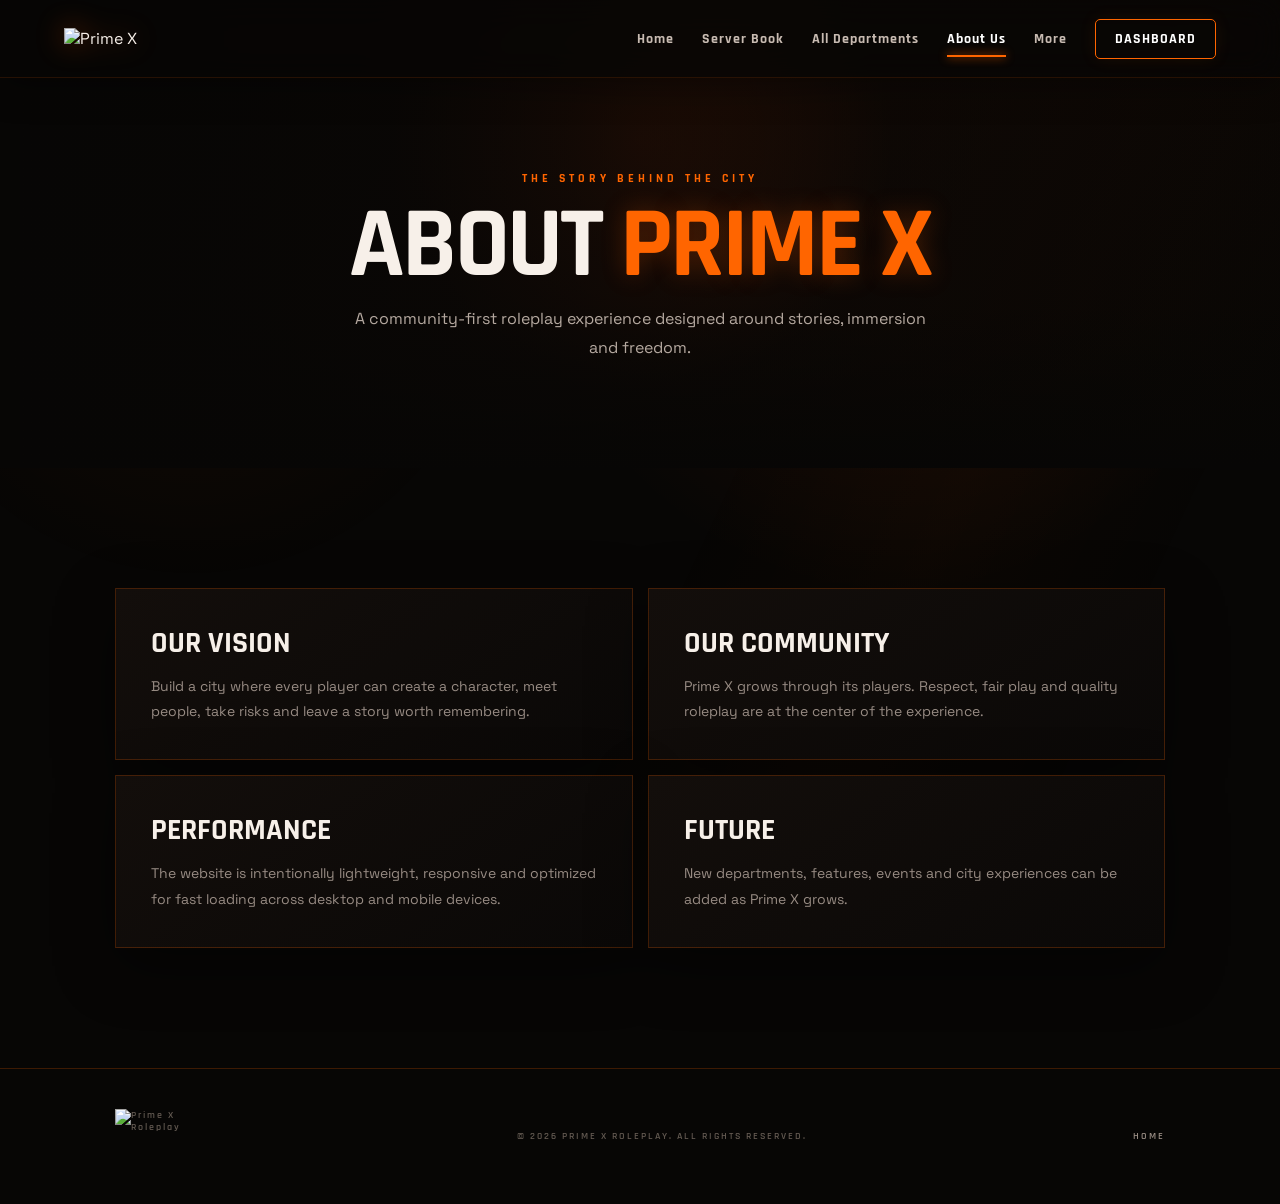
==== about.html @ a3914b99 "Add files via upload" ====
<!doctype html><html lang="en"><head><meta charset="utf-8"><meta name="viewport" content="width=device-width,initial-scale=1"><meta name="description" content="Prime X Roleplay"><meta name="theme-color" content="#070605"><title>About Us | Prime X Roleplay</title><link rel="icon" href="assets/prime-x-logo.png"><link rel="stylesheet" href="style.css"></head><body data-page="about"><div id="loader" class="loader"><div class="loader-ring"></div><div class="loader-inner"><img class="loader-logo" src="assets/prime-x-logo.png" alt="Prime X Roleplay"><div class="loader-title">PRIME X ROLEPLAY</div><div class="loader-sub">ENTERING THE CITY</div><div class="loader-line"><span id="loadBar"></span></div></div></div><header class="nav">
<a class="brand" href="index.html"><img src="assets/prime-x-logo.png" alt="Prime X"></a>
<button class="menu-btn" id="menuBtn" aria-label="Open menu">☰</button>
<nav id="navLinks">
<a data-page="home" href="index.html">Home</a>
<a data-page="server" href="server-book.html">Server Book</a>
<a data-page="departments" href="departments.html">All Departments</a>
<a data-page="about" href="about.html">About Us</a>
<a data-page="more" href="more.html">More</a>
<a class="nav-discord" href="config.html">DASHBOARD</a>
</nav></header><main><section class="page-hero"><div class="page-hero-content"><span class="eyebrow">THE STORY BEHIND THE CITY</span><h1>ABOUT <span>PRIME X</span></h1><p>A community-first roleplay experience designed around stories, immersion and freedom.</p></div></section><section class="section"><div class="content-grid"><article class="info-card"><h3>OUR VISION</h3><p>Build a city where every player can create a character, meet people, take risks and leave a story worth remembering.</p></article><article class="info-card"><h3>OUR COMMUNITY</h3><p>Prime X grows through its players. Respect, fair play and quality roleplay are at the center of the experience.</p></article><article class="info-card"><h3>PERFORMANCE</h3><p>The website is intentionally lightweight, responsive and optimized for fast loading across desktop and mobile devices.</p></article><article class="info-card"><h3>FUTURE</h3><p>New departments, features, events and city experiences can be added as Prime X grows.</p></article></div></section></main><a class="scroll-top" id="scrollTop" href="#" aria-label="Scroll to top">↑</a><footer><img src="assets/prime-x-logo.png" alt="Prime X Roleplay"><p>© <span id="year"></span> PRIME X ROLEPLAY. ALL RIGHTS RESERVED.</p><a href="index.html">HOME</a></footer><script src="config.js"></script><script src="script.js"></script></body></html>
---- style.css ----
@import url('https://fonts.googleapis.com/css2?family=Rajdhani:wght@500;600;700&family=Space+Grotesk:wght@400;500;600;700&display=swap');
:root{--bg:#070605;--panel:#100b08;--panel2:#15100d;--orange:#ff6500;--orange2:#ff9a3d;--text:#f7f0e9;--muted:#9e9188;--line:rgba(255,101,0,.22);--shadow:0 18px 60px rgba(0,0,0,.45)}
*{box-sizing:border-box;margin:0;padding:0}html{scroll-behavior:smooth}body{background:radial-gradient(ellipse at 70% 0%,rgba(255,78,0,.15),transparent 35%),#070605;color:var(--text);font-family:'Space Grotesk',sans-serif;overflow-x:hidden}body:before{content:"";position:fixed;inset:0;pointer-events:none;z-index:-1;background:radial-gradient(circle at 15% 30%,rgba(255,100,0,.055),transparent 25%),linear-gradient(115deg,transparent 0 55%,rgba(255,100,0,.025) 70%,transparent 85%)}
a{text-decoration:none;color:inherit}.nav{height:78px;position:fixed;top:0;left:0;right:0;z-index:100;display:flex;align-items:center;justify-content:space-between;padding:0 5%;background:rgba(8,6,5,.74);border-bottom:1px solid rgba(255,101,0,.13);backdrop-filter:blur(16px);box-shadow:0 8px 35px rgba(0,0,0,.35)}.brand img{width:78px;height:78px;object-fit:contain;filter:drop-shadow(0 0 14px rgba(255,85,0,.4))}.nav nav{display:flex;align-items:center;gap:28px}.nav nav a{font:700 14px Rajdhani;letter-spacing:1px;color:#c8bbb2;transition:.25s;position:relative}.nav nav a:after{content:"";position:absolute;left:0;right:0;bottom:-9px;height:2px;background:var(--orange);transform:scaleX(0);transform-origin:center;transition:.25s;box-shadow:0 0 10px var(--orange)}.nav nav a:hover,.nav nav a.active{color:#fff}.nav nav a:hover:after,.nav nav a.active:after{transform:scaleX(1)}.nav-discord{border:1px solid var(--orange)!important;padding:10px 19px;color:#fff!important;border-radius:5px;box-shadow:0 0 18px rgba(255,101,0,.08)}.nav-discord:after{display:none}.menu-btn{display:none;background:none;border:0;color:#fff;font-size:25px}
.loader{position:fixed;inset:0;background:#050403;z-index:9999;display:grid;place-items:center;opacity:1;visibility:visible;transition:opacity .8s ease,visibility .8s ease}.loader.hide{opacity:0!important;visibility:hidden!important;pointer-events:none!important}.loader{animation:loaderFailsafe 5s forwards}@keyframes loaderFailsafe{0%,86%{opacity:1;visibility:visible;pointer-events:auto}100%{opacity:0;visibility:hidden;pointer-events:none}}.loader-inner{display:flex;flex-direction:column;align-items:center}.loader-logo{width:170px;height:170px;object-fit:contain;filter:drop-shadow(0 0 28px rgba(255,82,0,.55));animation:loaderPulse 2.2s ease-in-out infinite}.loader-ring{position:absolute;width:215px;height:215px;border:1px solid rgba(255,101,0,.15);border-top-color:var(--orange);border-right-color:rgba(255,154,61,.5);border-radius:50%;animation:spin 1.5s linear infinite}.loader-title{font:700 15px Rajdhani;letter-spacing:5px;margin-top:15px}.loader-sub{font:600 9px Rajdhani;letter-spacing:3px;color:#71645c;margin-top:7px}.loader-line{width:250px;height:2px;background:#241812;margin-top:22px;overflow:hidden}.loader-line span{display:block;height:100%;width:0;background:linear-gradient(90deg,var(--orange),var(--orange2));box-shadow:0 0 16px var(--orange);transition:width .12s linear}.hero,.page-hero{min-height:100vh;position:relative;overflow:hidden}.hero{display:flex;align-items:center;padding:130px 9% 70px;background:radial-gradient(circle at 76% 45%,rgba(255,73,0,.18),transparent 30%)}.hero:after,.page-hero:after{content:"";position:absolute;inset:0;background:linear-gradient(90deg,#070605 0%,rgba(7,6,5,.76) 45%,rgba(7,6,5,.16)),linear-gradient(0deg,#070605,transparent 35%);pointer-events:none}.hero-content,.page-hero-content{position:relative;z-index:2;max-width:760px}.eyebrow{font:700 12px Rajdhani;letter-spacing:4px;color:var(--orange)}h1,h2,h3{font-family:Rajdhani,sans-serif}h1{font-size:clamp(64px,9vw,132px);line-height:.82;letter-spacing:-3px;margin:22px 0 28px}h1 span,h2 span{color:var(--orange);text-shadow:0 0 24px rgba(255,91,0,.25)}.hero p,.page-hero p{max-width:600px;color:#b5a9a0;font-size:16px;line-height:1.8}.hero-actions{display:flex;gap:13px;margin-top:34px}.btn{display:inline-flex;justify-content:center;align-items:center;min-height:48px;padding:0 25px;font:700 13px Rajdhani;letter-spacing:2px;cursor:pointer;border:0;transition:transform .25s,box-shadow .25s}.btn:hover{transform:translateY(-3px)}.primary{background:var(--orange);color:#090604;box-shadow:0 0 28px rgba(255,82,0,.2)}.primary:hover{box-shadow:0 0 38px rgba(255,82,0,.4)}.ghost{border:1px solid rgba(255,255,255,.18);background:rgba(255,255,255,.025);color:#eee}.ghost:hover{border-color:var(--orange);box-shadow:0 0 22px rgba(255,101,0,.1)}.server-mini{display:flex;align-items:center;gap:12px;margin-top:55px}.server-mini b{display:block;font:700 13px Rajdhani;letter-spacing:2px}.server-mini small{color:#716760;font-size:9px;letter-spacing:2px}.dot{width:8px;height:8px;border-radius:50%;background:#55e76e;box-shadow:0 0 13px #55e76e}.section{padding:120px 9%;position:relative}.about{display:grid;grid-template-columns:1fr 1fr;gap:50px;border-top:1px solid var(--line)}.about>p{color:#9d938b;line-height:1.9;max-width:560px}.stats{grid-column:1/-1;display:grid;grid-template-columns:repeat(3,1fr);border-top:1px solid var(--line);margin-top:25px}.stats div{padding:30px 0;border-right:1px solid var(--line)}.stats div:last-child{border:0}.stats strong{display:block;font:700 48px Rajdhani}.stats span{font:600 10px Rajdhani;letter-spacing:3px;color:#746961}.section-head{margin-bottom:45px}h2{font-size:clamp(46px,6vw,82px);line-height:.9;margin-top:14px;letter-spacing:-1px}.cards{display:grid;grid-template-columns:repeat(4,1fr);gap:14px}.card{min-height:260px;padding:27px;background:linear-gradient(145deg,#130e0b,#0a0807);border:1px solid var(--line);position:relative;overflow:hidden;transition:.35s;box-shadow:var(--shadow)}.card:hover{transform:translateY(-8px);border-color:rgba(255,106,0,.55)}.card:after{content:"";position:absolute;width:120px;height:120px;border-radius:50%;right:-50px;bottom:-60px;background:var(--orange);filter:blur(70px);opacity:.1}.card-no{font:600 12px Rajdhani;color:var(--orange)}.card h3{font-size:26px;margin-top:70px}.card p{font-size:12px;color:#82776f;line-height:1.7;margin-top:10px}.whitelist{background:linear-gradient(180deg,#080706,#120a06,#080706)}.whitelist-box{border:1px solid rgba(255,106,0,.25);background:linear-gradient(120deg,rgba(255,70,0,.08),rgba(255,255,255,.01));padding:55px;display:grid;grid-template-columns:1.4fr .8fr;gap:50px;align-items:center;box-shadow:var(--shadow)}.whitelist-box>div>p{max-width:650px;color:#9e938a;line-height:1.8;margin-top:20px}.verify{border-left:1px solid var(--line);padding-left:45px}.verify-icon{width:42px;height:42px;border:1px solid #55e76e;color:#55e76e;display:grid;place-items:center;border-radius:50%;font-weight:700}.verify h3{font-size:30px;margin:15px 0 5px}.verify p,.verify small{display:block;color:#80756d;font-size:11px;line-height:1.7}.verify .btn{width:100%;margin-top:18px}.verify-btn{margin-top:8px!important}.verify small{margin-top:15px}.rule-list{border-top:1px solid var(--line)}details{border-bottom:1px solid var(--line)}summary{list-style:none;cursor:pointer;padding:25px 5px;font:700 18px Rajdhani;letter-spacing:1.5px}summary::-webkit-details-marker{display:none}details p{color:#8f857d;line-height:1.8;padding:0 5px 25px;max-width:850px}.faq-grid{display:grid;grid-template-columns:1fr 1fr;gap:12px}.faq-grid details{border:1px solid var(--line);padding:0 22px;background:#0d0a08}.page-hero{min-height:52vh;display:grid;place-items:center;text-align:center;padding:130px 7% 70px;background:radial-gradient(circle at 50% 30%,rgba(255,73,0,.2),transparent 35%),linear-gradient(120deg,#090604,#170b05,#080604)}.page-hero-content{max-width:900px}.page-hero h1{font-size:clamp(55px,8vw,100px);margin:18px 0}.content-grid{display:grid;grid-template-columns:repeat(2,1fr);gap:15px}.info-card{padding:35px;border:1px solid var(--line);background:linear-gradient(145deg,#130e0b,#0a0807);box-shadow:var(--shadow)}.info-card h3{font-size:30px;margin-bottom:12px}.info-card p,.info-card li{color:#978b83;line-height:1.8;font-size:14px}.info-card ul{padding-left:18px}.scroll-top{position:fixed;right:22px;bottom:25px;z-index:90;width:48px;height:48px;border:1px solid rgba(255,101,0,.5);background:rgba(10,7,5,.8);color:var(--orange);display:grid;place-items:center;box-shadow:0 10px 35px rgba(0,0,0,.4);opacity:0;visibility:hidden;transform:translateY(12px);transition:.3s;backdrop-filter:blur(10px);border-radius:50%}.scroll-top.show{opacity:1;visibility:visible;transform:none}.scroll-top:hover{box-shadow:0 0 25px rgba(255,101,0,.25);transform:translateY(-3px)}footer{border-top:1px solid var(--line);padding:40px 9%;display:flex;align-items:center;justify-content:space-between;color:#625951;font:600 10px Rajdhani;letter-spacing:2px}footer img{width:75px;height:55px;object-fit:contain}footer a{color:#9a8e85}
@keyframes spin{to{transform:rotate(360deg)}}@keyframes loaderPulse{50%{transform:scale(1.035);filter:drop-shadow(0 0 40px rgba(255,85,0,.7))}}
@media(max-width:850px){.nav{padding:0 5%;height:70px}.brand img{width:66px;height:66px}.menu-btn{display:block}.nav nav{display:none;position:absolute;top:70px;left:0;right:0;background:rgba(8,6,5,.98);border-bottom:1px solid var(--line);padding:20px 7%;flex-direction:column;align-items:flex-start;gap:20px}.nav nav.open{display:flex}.hero{padding:130px 7% 70px}.section{padding:85px 7%}.about{grid-template-columns:1fr;gap:25px}.stats{margin-top:15px}.cards{grid-template-columns:1fr 1fr}.whitelist-box{grid-template-columns:1fr;padding:32px;gap:35px}.verify{border-left:0;border-top:1px solid var(--line);padding:30px 0 0}.faq-grid,.content-grid{grid-template-columns:1fr}footer{padding:30px 7%;gap:20px;flex-wrap:wrap}}
@media(max-width:520px){h1{font-size:61px}.hero p,.page-hero p{font-size:14px}.hero-actions{flex-direction:column}.hero-actions .btn{width:100%}.cards{grid-template-columns:1fr}.stats strong{font-size:37px}.stats span{font-size:8px}.whitelist-box{padding:25px}.loader-logo{width:145px;height:145px}.loader-ring{width:180px;height:180px}footer{justify-content:center;text-align:center;flex-direction:column}}
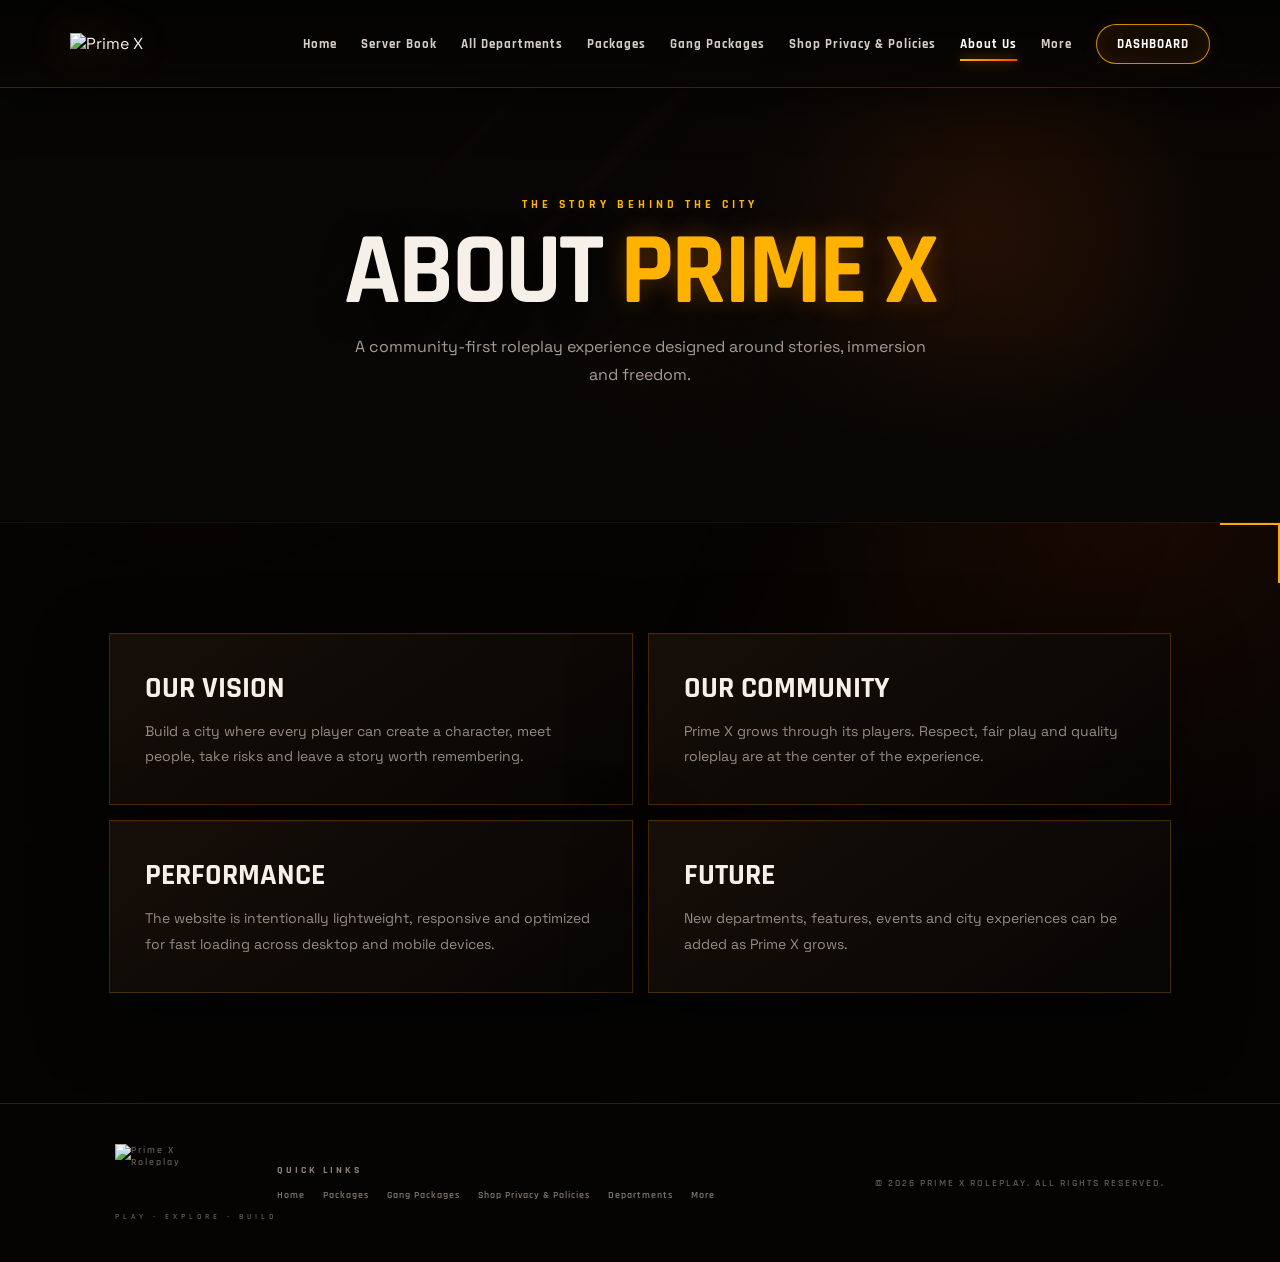
==== commit 1e1f5955: "Add files via upload" ====
--- a/about.html
+++ b/about.html
@@ -1,11 +1 @@
-<!doctype html><html lang="en"><head><meta charset="utf-8"><meta name="viewport" content="width=device-width,initial-scale=1"><meta name="description" content="Prime X Roleplay"><meta name="theme-color" content="#070605"><title>About Us | Prime X Roleplay</title><link rel="icon" href="assets/prime-x-logo.png"><link rel="stylesheet" href="style.css"></head><body data-page="about"><div id="loader" class="loader"><div class="loader-ring"></div><div class="loader-inner"><img class="loader-logo" src="assets/prime-x-logo.png" alt="Prime X Roleplay"><div class="loader-title">PRIME X ROLEPLAY</div><div class="loader-sub">ENTERING THE CITY</div><div class="loader-line"><span id="loadBar"></span></div></div></div><header class="nav">
-<a class="brand" href="index.html"><img src="assets/prime-x-logo.png" alt="Prime X"></a>
-<button class="menu-btn" id="menuBtn" aria-label="Open menu">☰</button>
-<nav id="navLinks">
-<a data-page="home" href="index.html">Home</a>
-<a data-page="server" href="server-book.html">Server Book</a>
-<a data-page="departments" href="departments.html">All Departments</a>
-<a data-page="about" href="about.html">About Us</a>
-<a data-page="more" href="more.html">More</a>
-<a class="nav-discord" href="config.html">DASHBOARD</a>
-</nav></header><main><section class="page-hero"><div class="page-hero-content"><span class="eyebrow">THE STORY BEHIND THE CITY</span><h1>ABOUT <span>PRIME X</span></h1><p>A community-first roleplay experience designed around stories, immersion and freedom.</p></div></section><section class="section"><div class="content-grid"><article class="info-card"><h3>OUR VISION</h3><p>Build a city where every player can create a character, meet people, take risks and leave a story worth remembering.</p></article><article class="info-card"><h3>OUR COMMUNITY</h3><p>Prime X grows through its players. Respect, fair play and quality roleplay are at the center of the experience.</p></article><article class="info-card"><h3>PERFORMANCE</h3><p>The website is intentionally lightweight, responsive and optimized for fast loading across desktop and mobile devices.</p></article><article class="info-card"><h3>FUTURE</h3><p>New departments, features, events and city experiences can be added as Prime X grows.</p></article></div></section></main><a class="scroll-top" id="scrollTop" href="#" aria-label="Scroll to top">↑</a><footer><img src="assets/prime-x-logo.png" alt="Prime X Roleplay"><p>© <span id="year"></span> PRIME X ROLEPLAY. ALL RIGHTS RESERVED.</p><a href="index.html">HOME</a></footer><script src="config.js"></script><script src="script.js"></script></body></html>+<!doctype html><html lang="en"><head><meta charset="utf-8"><meta name="viewport" content="width=device-width,initial-scale=1"><meta name="description" content="Prime X Roleplay"><meta name="theme-color" content="#070605"><title>About Us | Prime X Roleplay</title><link rel="icon" href="https://r2.fivemanage.com/djUvRIMbtQbyoarlZM4lV/prime-x-logo.png"><link rel="stylesheet" href="style.css"></head><body data-page="about"><div id="loader" class="loader"><div class="loader-ring"></div><div class="loader-inner"><img class="loader-logo" src="https://r2.fivemanage.com/djUvRIMbtQbyoarlZM4lV/prime-x-logo.png" alt="Prime X Roleplay"><div class="loader-title">PRIME X ROLEPLAY</div><div class="loader-sub">ENTERING THE CITY</div><div class="loader-line"><span id="loadBar"></span></div></div></div><header class="nav"><a class="brand" href="index.html"><img src="https://r2.fivemanage.com/djUvRIMbtQbyoarlZM4lV/prime-x-logo.png" alt="Prime X"></a><button class="menu-btn" id="menuBtn" aria-label="Open menu">☰</button><nav id="navLinks"><a data-page="home" href="index.html">Home</a><a data-page="server" href="server-book.html">Server Book</a><a data-page="departments" href="departments.html">All Departments</a><a data-page="packages" href="packages.html">Packages</a><a data-page="gang" href="gang-packages.html">Gang Packages</a><a data-page="memberships" href="memberships.html">Shop Privacy &amp; Policies</a><a data-page="about" href="about.html">About Us</a><a data-page="more" href="more.html">More</a><a class="nav-discord" href="config.html">DASHBOARD</a></nav></header><main><section class="page-hero"><div class="page-hero-content"><span class="eyebrow">THE STORY BEHIND THE CITY</span><h1>ABOUT <span>PRIME X</span></h1><p>A community-first roleplay experience designed around stories, immersion and freedom.</p></div></section><section class="section"><div class="content-grid"><article class="info-card"><h3>OUR VISION</h3><p>Build a city where every player can create a character, meet people, take risks and leave a story worth remembering.</p></article><article class="info-card"><h3>OUR COMMUNITY</h3><p>Prime X grows through its players. Respect, fair play and quality roleplay are at the center of the experience.</p></article><article class="info-card"><h3>PERFORMANCE</h3><p>The website is intentionally lightweight, responsive and optimized for fast loading across desktop and mobile devices.</p></article><article class="info-card"><h3>FUTURE</h3><p>New departments, features, events and city experiences can be added as Prime X grows.</p></article></div></section></main><a class="scroll-top" id="scrollTop" href="#" aria-label="Scroll to top">↑</a><footer><div class="footer-brand"><img src="https://r2.fivemanage.com/djUvRIMbtQbyoarlZM4lV/prime-x-logo.png" alt="Prime X Roleplay"><span>PLAY • EXPLORE • BUILD</span></div><div class="footer-links"><b>QUICK LINKS</b><div><a href="index.html">Home</a><a href="packages.html">Packages</a><a href="gang-packages.html">Gang Packages</a><a href="memberships.html">Shop Privacy &amp; Policies</a><a href="departments.html">Departments</a><a href="more.html">More</a></div></div><div class="footer-copy">© <span id="year"></span> PRIME X ROLEPLAY. ALL RIGHTS RESERVED.</div></footer><script src="config.js"></script><script src="script.js"></script></body></html>
--- a/style.css
+++ b/style.css
@@ -6,3 +6,31 @@
 @keyframes spin{to{transform:rotate(360deg)}}@keyframes loaderPulse{50%{transform:scale(1.035);filter:drop-shadow(0 0 40px rgba(255,85,0,.7))}}
 @media(max-width:850px){.nav{padding:0 5%;height:70px}.brand img{width:66px;height:66px}.menu-btn{display:block}.nav nav{display:none;position:absolute;top:70px;left:0;right:0;background:rgba(8,6,5,.98);border-bottom:1px solid var(--line);padding:20px 7%;flex-direction:column;align-items:flex-start;gap:20px}.nav nav.open{display:flex}.hero{padding:130px 7% 70px}.section{padding:85px 7%}.about{grid-template-columns:1fr;gap:25px}.stats{margin-top:15px}.cards{grid-template-columns:1fr 1fr}.whitelist-box{grid-template-columns:1fr;padding:32px;gap:35px}.verify{border-left:0;border-top:1px solid var(--line);padding:30px 0 0}.faq-grid,.content-grid{grid-template-columns:1fr}footer{padding:30px 7%;gap:20px;flex-wrap:wrap}}
 @media(max-width:520px){h1{font-size:61px}.hero p,.page-hero p{font-size:14px}.hero-actions{flex-direction:column}.hero-actions .btn{width:100%}.cards{grid-template-columns:1fr}.stats strong{font-size:37px}.stats span{font-size:8px}.whitelist-box{padding:25px}.loader-logo{width:145px;height:145px}.loader-ring{width:180px;height:180px}footer{justify-content:center;text-align:center;flex-direction:column}}
+
+/* Memberships / Privacy Policies */
+.policy-list summary{display:flex;align-items:center;gap:10px}.policy-list details[open] summary{color:var(--orange)}.policy-list details p{font-size:14px}.policy-list details strong{color:#ddd}.policy-banner{display:block;width:min(640px,100%);height:auto;margin:0 auto 28px;border:1px solid var(--line);box-shadow:var(--shadow)}
+
+/* Packages */
+.package-grid{display:grid;grid-template-columns:repeat(2,minmax(0,1fr));gap:22px}.package-card{position:relative;overflow:hidden;border:1px solid var(--line);background:linear-gradient(145deg,#130e0b,#090706);box-shadow:var(--shadow);transition:.35s}.package-card:hover{transform:translateY(-7px);border-color:rgba(255,106,0,.58);box-shadow:0 22px 65px rgba(0,0,0,.55),0 0 28px rgba(255,101,0,.08)}.package-card img{display:block;width:100%;height:auto;aspect-ratio:16/9;object-fit:cover}.package-info{padding:20px 22px 22px;border-top:1px solid rgba(255,101,0,.12)}.package-top{display:flex;align-items:center;justify-content:space-between;gap:15px}.package-name{font:700 30px Rajdhani;letter-spacing:1px}.package-tag{font:700 10px Rajdhani;letter-spacing:2px;color:var(--orange);border:1px solid rgba(255,101,0,.3);padding:7px 10px}.package-info p{color:#82776f;font-size:12px;line-height:1.7;margin-top:8px}.package-price{font:700 22px Rajdhani;color:#fff;margin-top:12px}.package-note{color:#746961;font-size:10px;letter-spacing:1.5px;margin-top:5px}.package-cta{margin-top:16px;display:inline-flex}.package-intro{max-width:720px;color:#978b83;line-height:1.8}.package-banner{margin-top:32px;padding:22px;border:1px solid var(--line);background:linear-gradient(120deg,rgba(255,70,0,.07),rgba(255,255,255,.015));display:flex;align-items:center;gap:18px}.package-banner .mark{width:42px;height:42px;border:1px solid var(--orange);display:grid;place-items:center;color:var(--orange);font:700 18px Rajdhani}.package-banner p{color:#91867e;font-size:12px;line-height:1.7}.package-card.wide{grid-column:1/-1}.package-card.wide img{aspect-ratio:2/1;object-fit:cover}
+@media(max-width:850px){.package-grid{grid-template-columns:1fr}.package-card.wide{grid-column:auto}}
+
+/* PRIME X CINEMATIC STORE THEME */
+:root{--gold:#ffb300;--gold2:#ff7a00;--ember:#ff4d00;--glass:rgba(12,9,7,.78)}
+body{background:radial-gradient(circle at 50% -10%,rgba(255,142,0,.14),transparent 30%),radial-gradient(circle at 90% 40%,rgba(255,67,0,.08),transparent 26%),#050403}
+body:after{content:"";position:fixed;inset:0;pointer-events:none;z-index:-2;opacity:.35;background-image:linear-gradient(rgba(255,150,0,.035) 1px,transparent 1px),linear-gradient(90deg,rgba(255,150,0,.025) 1px,transparent 1px);background-size:80px 80px;mask-image:linear-gradient(to bottom,black,transparent 85%)}
+.nav{height:88px;padding:0 5.5%;background:linear-gradient(180deg,rgba(3,3,2,.96),rgba(8,6,4,.78));border-bottom:1px solid rgba(255,155,0,.22);box-shadow:0 10px 50px rgba(0,0,0,.6)}
+.brand img{width:112px;height:78px;filter:drop-shadow(0 0 20px rgba(255,110,0,.35))}.nav nav{gap:24px}.nav nav a{font-size:13px;color:#d5ccc4}.nav nav a:after{background:linear-gradient(90deg,var(--gold),var(--ember));height:2px;box-shadow:0 0 12px rgba(255,125,0,.8)}
+.nav-discord{border:1px solid rgba(255,173,0,.8)!important;border-radius:999px!important;padding:11px 20px!important;background:linear-gradient(90deg,rgba(255,107,0,.08),rgba(255,174,0,.05));box-shadow:inset 0 0 20px rgba(255,126,0,.06),0 0 20px rgba(255,90,0,.08)}
+.hero,.page-hero{background:radial-gradient(circle at 76% 45%,rgba(255,91,0,.19),transparent 24%),radial-gradient(circle at 50% 100%,rgba(255,164,0,.06),transparent 32%),linear-gradient(125deg,#050403,#0c0704 52%,#080503)}
+.hero:before,.page-hero:before{content:"";position:absolute;inset:0;background:linear-gradient(135deg,transparent 0 42%,rgba(255,157,0,.045) 43%,transparent 44%),linear-gradient(315deg,transparent 0 65%,rgba(255,76,0,.045) 66%,transparent 67%);pointer-events:none}
+.eyebrow{color:var(--gold);text-shadow:0 0 18px rgba(255,140,0,.2)}h1,h2{font-weight:700;text-transform:uppercase;text-shadow:0 8px 30px rgba(0,0,0,.55)}h1 span,h2 span{color:var(--gold);text-shadow:0 0 25px rgba(255,126,0,.3)}
+.btn.primary{background:linear-gradient(135deg,#ffbd22,#ff6500);font-weight:800;box-shadow:0 0 26px rgba(255,105,0,.18)}.btn.primary:hover{box-shadow:0 0 40px rgba(255,115,0,.38)}
+.section{padding:110px 8.5%;border-top:1px solid rgba(255,137,0,.08)}.section-head{position:relative}.section-head:after{content:"";display:block;width:90px;height:2px;margin-top:20px;background:linear-gradient(90deg,var(--gold),transparent);box-shadow:0 0 12px rgba(255,130,0,.35)}
+.cards{grid-template-columns:repeat(3,1fr);gap:18px}.card,.info-card,.package-card,.gang-card{border-color:rgba(255,153,0,.22);background:linear-gradient(145deg,rgba(24,15,9,.92),rgba(7,6,5,.94));box-shadow:0 25px 70px rgba(0,0,0,.5),inset 0 1px 0 rgba(255,255,255,.025)}.card:before,.info-card:before,.package-card:before,.gang-card:before{content:"";position:absolute;top:0;right:0;width:58px;height:58px;border-top:2px solid rgba(255,173,0,.8);border-right:2px solid rgba(255,173,0,.8);opacity:.8}.card:after{background:var(--gold)}.card h3{font-size:29px}.card:hover,.package-card:hover,.gang-card:hover{border-color:rgba(255,171,0,.58);box-shadow:0 28px 80px rgba(0,0,0,.62),0 0 28px rgba(255,91,0,.1)}
+.showcase-intro{max-width:700px;color:#8f857d;line-height:1.8;margin-top:16px}.feature-grid{display:grid;grid-template-columns:repeat(3,1fr);gap:18px}.feature-card{min-height:360px;padding:34px 30px;position:relative;overflow:hidden;border:1px solid rgba(255,153,0,.24);background:linear-gradient(145deg,rgba(21,14,9,.96),rgba(7,6,5,.98));box-shadow:0 25px 70px rgba(0,0,0,.52);transition:.35s}.feature-card:before{content:"";position:absolute;inset:auto -15% -35% auto;width:220px;height:220px;border-radius:50%;background:var(--gold);filter:blur(90px);opacity:.08}.feature-card:after{content:"";position:absolute;left:0;top:0;width:4px;height:0;background:linear-gradient(var(--gold),var(--ember));box-shadow:0 0 18px var(--gold);transition:.35s}.feature-card:hover{transform:translateY(-9px);border-color:rgba(255,175,0,.62)}.feature-card:hover:after{height:100%}.feature-icon{width:54px;height:54px;border:1px solid rgba(255,173,0,.7);display:grid;place-items:center;color:var(--gold);font:700 23px Rajdhani;box-shadow:inset 0 0 20px rgba(255,126,0,.06);margin-bottom:28px}.feature-kicker{font:700 10px Rajdhani;letter-spacing:2.5px;color:#8e8177}.feature-card h3{font-size:40px;letter-spacing:1px;margin-top:13px}.feature-card p{color:#8f857d;font-size:13px;line-height:1.8;max-width:370px;margin-top:12px}.feature-link{position:absolute;left:30px;bottom:28px;font:700 11px Rajdhani;letter-spacing:2px;color:var(--gold)}
+.page-hero{min-height:58vh}.page-hero h1{font-size:clamp(60px,8vw,112px)}.page-hero p{color:#a79b92}.package-intro{font-size:13px}.package-grid{grid-template-columns:repeat(3,minmax(0,1fr));gap:18px}.package-card.wide{grid-column:auto}.package-card.wide img{aspect-ratio:16/9}.package-card img{aspect-ratio:4/3;object-fit:cover}.package-info{padding:20px 22px 23px;background:linear-gradient(180deg,rgba(12,9,7,.35),rgba(5,4,3,.72))}.package-name{font-size:27px}.package-tag{border-color:rgba(255,173,0,.35);color:var(--gold);background:rgba(255,160,0,.025)}.package-price{color:var(--gold);text-shadow:0 0 15px rgba(255,148,0,.18)}.package-banner{border-color:rgba(255,153,0,.25);background:linear-gradient(90deg,rgba(255,93,0,.08),rgba(255,174,0,.025))}.package-banner .mark{border-color:var(--gold);color:var(--gold)}
+.policy-list{border-top:1px solid rgba(255,153,0,.2);background:linear-gradient(180deg,rgba(16,10,7,.45),rgba(5,4,3,.25))}.policy-list details{border-color:rgba(255,153,0,.16);padding:0 10px}.policy-list summary{padding:25px 12px;font-size:19px}.policy-list details[open] summary{color:var(--gold);background:linear-gradient(90deg,rgba(255,119,0,.06),transparent)}.policy-list details p{padding:0 12px 26px}
+.gang-hero{background:radial-gradient(circle at 50% 35%,rgba(255,125,0,.18),transparent 32%),linear-gradient(120deg,#070503,#130904,#070503)}.gang-grid{display:grid;grid-template-columns:repeat(2,minmax(0,1fr));gap:20px}.gang-card{position:relative;overflow:hidden;padding:34px}.gang-card.premium{background:linear-gradient(145deg,rgba(35,20,8,.96),rgba(9,6,4,.98));border-color:rgba(255,176,0,.4)}.gang-top{display:flex;align-items:flex-end;justify-content:space-between;gap:20px}.gang-top h3{font-size:46px;margin-top:9px;letter-spacing:1px}.gang-price{font:700 36px Rajdhani;color:var(--gold);white-space:nowrap;text-shadow:0 0 18px rgba(255,147,0,.2)}.gang-price small{font-size:15px;letter-spacing:2px}.gang-divider{height:1px;background:linear-gradient(90deg,var(--gold),rgba(255,153,0,.05));margin:25px 0 20px}.benefit-list{list-style:none;display:grid;gap:0}.benefit-list li{position:relative;padding:13px 0 13px 26px;color:#a99d94;font-size:13px;border-bottom:1px solid rgba(255,153,0,.09)}.benefit-list li:before{content:"✓";position:absolute;left:0;color:var(--gold);font-weight:800}.gang-btn{margin-top:25px}.footer-brand{display:flex;flex-direction:column;gap:6px}.footer-brand img{width:112px;height:62px}.footer-brand span{font-size:8px;letter-spacing:4px;color:#625950}.footer-links{display:flex;flex-direction:column;gap:13px}.footer-links b{font:700 10px Rajdhani;letter-spacing:3px;color:#8d8178}.footer-links div{display:flex;flex-wrap:wrap;gap:18px}.footer-links a{font:600 10px Rajdhani;letter-spacing:1px;color:#82776f}.footer-links a:hover{color:var(--gold)}.footer-copy{margin-left:auto}
+@media(max-width:1050px){.nav nav{gap:15px}.nav nav a{font-size:11px}.feature-grid,.package-grid{grid-template-columns:1fr 1fr}.gang-grid{grid-template-columns:1fr}.cards{grid-template-columns:1fr 1fr}footer{gap:25px}.footer-copy{margin-left:0}}
+@media(max-width:850px){.nav{height:76px}.brand img{width:92px}.feature-grid,.package-grid{grid-template-columns:1fr}.cards{grid-template-columns:1fr 1fr}.footer-links div{gap:12px}.gang-top{align-items:flex-start;flex-direction:column}.gang-price{font-size:32px}}
+@media(max-width:520px){.cards{grid-template-columns:1fr}.feature-card{min-height:330px}.gang-card{padding:25px}.gang-top h3{font-size:38px}.package-grid{grid-template-columns:1fr}.footer-links div{flex-direction:column;gap:8px}}
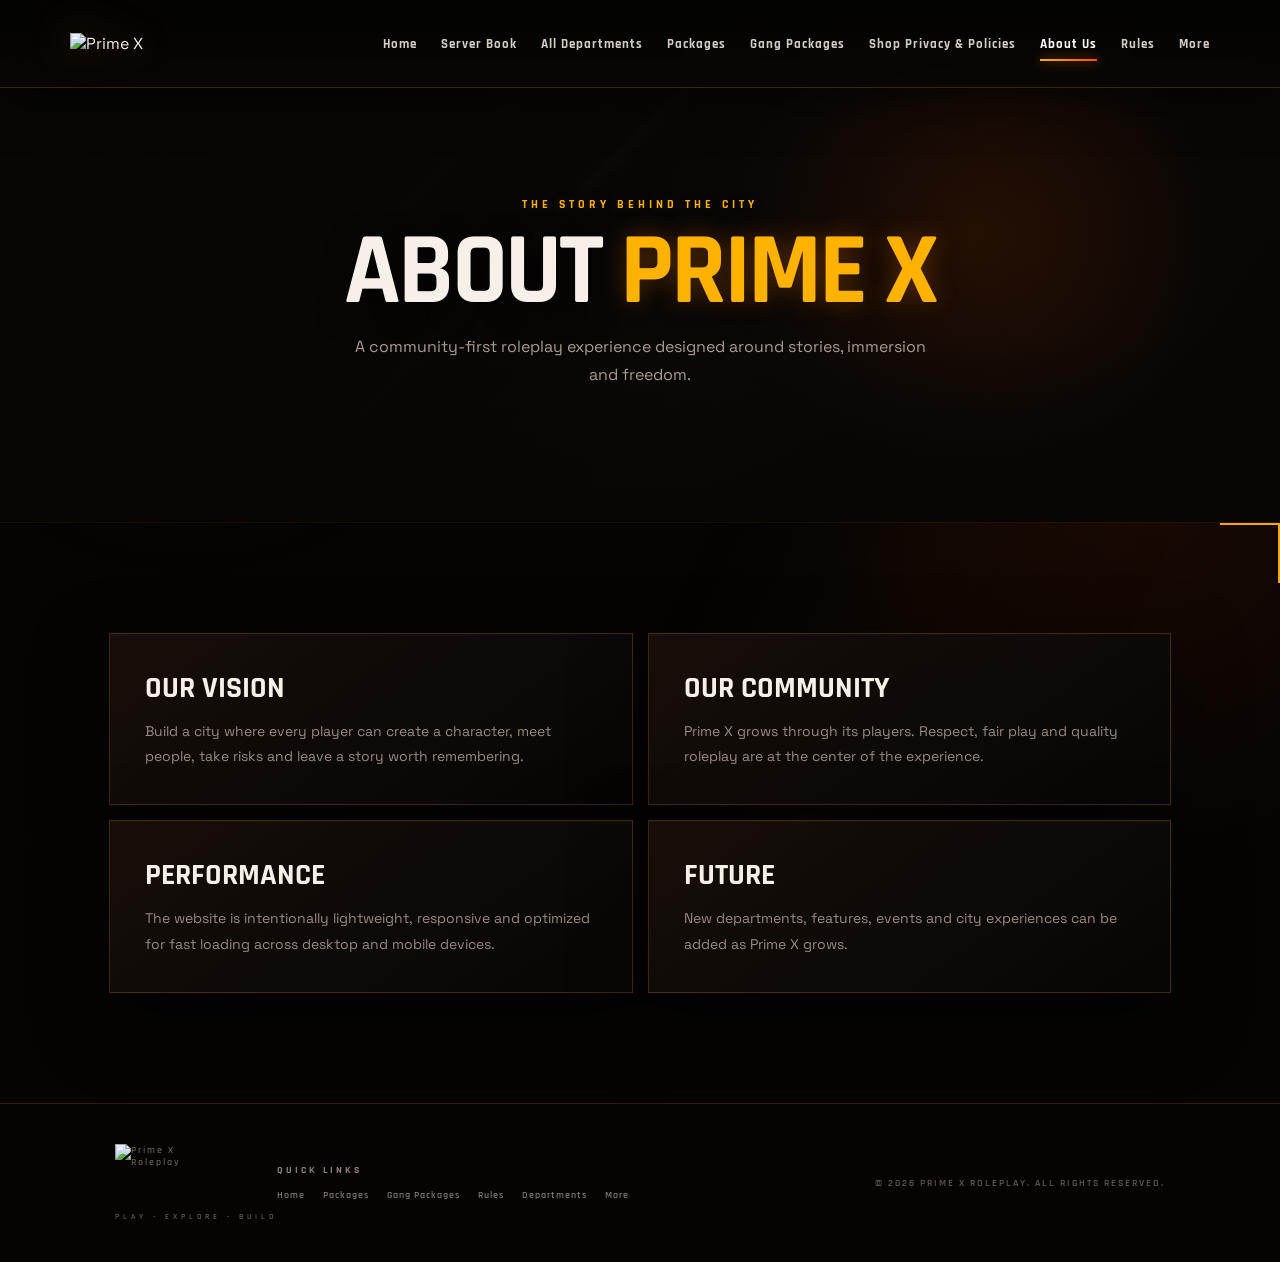
==== commit 2b99e3d1: "Add files via upload" ====
--- a/about.html
+++ b/about.html
@@ -1 +1 @@
-<!doctype html><html lang="en"><head><meta charset="utf-8"><meta name="viewport" content="width=device-width,initial-scale=1"><meta name="description" content="Prime X Roleplay"><meta name="theme-color" content="#070605"><title>About Us | Prime X Roleplay</title><link rel="icon" href="https://r2.fivemanage.com/djUvRIMbtQbyoarlZM4lV/prime-x-logo.png"><link rel="stylesheet" href="style.css"></head><body data-page="about"><div id="loader" class="loader"><div class="loader-ring"></div><div class="loader-inner"><img class="loader-logo" src="https://r2.fivemanage.com/djUvRIMbtQbyoarlZM4lV/prime-x-logo.png" alt="Prime X Roleplay"><div class="loader-title">PRIME X ROLEPLAY</div><div class="loader-sub">ENTERING THE CITY</div><div class="loader-line"><span id="loadBar"></span></div></div></div><header class="nav"><a class="brand" href="index.html"><img src="https://r2.fivemanage.com/djUvRIMbtQbyoarlZM4lV/prime-x-logo.png" alt="Prime X"></a><button class="menu-btn" id="menuBtn" aria-label="Open menu">☰</button><nav id="navLinks"><a data-page="home" href="index.html">Home</a><a data-page="server" href="server-book.html">Server Book</a><a data-page="departments" href="departments.html">All Departments</a><a data-page="packages" href="packages.html">Packages</a><a data-page="gang" href="gang-packages.html">Gang Packages</a><a data-page="memberships" href="memberships.html">Shop Privacy &amp; Policies</a><a data-page="about" href="about.html">About Us</a><a data-page="more" href="more.html">More</a><a class="nav-discord" href="config.html">DASHBOARD</a></nav></header><main><section class="page-hero"><div class="page-hero-content"><span class="eyebrow">THE STORY BEHIND THE CITY</span><h1>ABOUT <span>PRIME X</span></h1><p>A community-first roleplay experience designed around stories, immersion and freedom.</p></div></section><section class="section"><div class="content-grid"><article class="info-card"><h3>OUR VISION</h3><p>Build a city where every player can create a character, meet people, take risks and leave a story worth remembering.</p></article><article class="info-card"><h3>OUR COMMUNITY</h3><p>Prime X grows through its players. Respect, fair play and quality roleplay are at the center of the experience.</p></article><article class="info-card"><h3>PERFORMANCE</h3><p>The website is intentionally lightweight, responsive and optimized for fast loading across desktop and mobile devices.</p></article><article class="info-card"><h3>FUTURE</h3><p>New departments, features, events and city experiences can be added as Prime X grows.</p></article></div></section></main><a class="scroll-top" id="scrollTop" href="#" aria-label="Scroll to top">↑</a><footer><div class="footer-brand"><img src="https://r2.fivemanage.com/djUvRIMbtQbyoarlZM4lV/prime-x-logo.png" alt="Prime X Roleplay"><span>PLAY • EXPLORE • BUILD</span></div><div class="footer-links"><b>QUICK LINKS</b><div><a href="index.html">Home</a><a href="packages.html">Packages</a><a href="gang-packages.html">Gang Packages</a><a href="memberships.html">Shop Privacy &amp; Policies</a><a href="departments.html">Departments</a><a href="more.html">More</a></div></div><div class="footer-copy">© <span id="year"></span> PRIME X ROLEPLAY. ALL RIGHTS RESERVED.</div></footer><script src="config.js"></script><script src="script.js"></script></body></html>+<!doctype html><html lang="en"><head><meta charset="utf-8"><meta name="viewport" content="width=device-width,initial-scale=1"><meta name="description" content="Prime X Roleplay"><meta name="theme-color" content="#070605"><title>About Us | Prime X Roleplay</title><link rel="icon" href="https://r2.fivemanage.com/djUvRIMbtQbyoarlZM4lV/prime-x-logo.png"><link rel="stylesheet" href="style.css"></head><body data-page="about"><div id="loader" class="loader"><div class="loader-ring"></div><div class="loader-inner"><img class="loader-logo" src="https://r2.fivemanage.com/djUvRIMbtQbyoarlZM4lV/prime-x-logo.png" alt="Prime X Roleplay"><div class="loader-title">PRIME X ROLEPLAY</div><div class="loader-sub">ENTERING THE CITY</div><div class="loader-line"><span id="loadBar"></span></div></div></div><header class="nav"><a class="brand" href="index/"><img src="https://r2.fivemanage.com/djUvRIMbtQbyoarlZM4lV/prime-x-logo.png" alt="Prime X"></a><button class="menu-btn" id="menuBtn" aria-label="Open menu">☰</button><nav id="navLinks"><a data-page="home" href="index/">Home</a><a data-page="server" href="server-book/">Server Book</a><a data-page="departments" href="departments/">All Departments</a><a data-page="packages" href="packages/">Packages</a><a data-page="gang" href="gang-packages/">Gang Packages</a><a data-page="memberships" href="memberships/">Shop Privacy & Policies</a><a data-page="about" href="about/">About Us</a><a data-page="rules" href="rules/">Rules</a><a data-page="more" href="more/">More</a></nav></header><main><section class="page-hero"><div class="page-hero-content"><span class="eyebrow">THE STORY BEHIND THE CITY</span><h1>ABOUT <span>PRIME X</span></h1><p>A community-first roleplay experience designed around stories, immersion and freedom.</p></div></section><section class="section"><div class="content-grid"><article class="info-card"><h3>OUR VISION</h3><p>Build a city where every player can create a character, meet people, take risks and leave a story worth remembering.</p></article><article class="info-card"><h3>OUR COMMUNITY</h3><p>Prime X grows through its players. Respect, fair play and quality roleplay are at the center of the experience.</p></article><article class="info-card"><h3>PERFORMANCE</h3><p>The website is intentionally lightweight, responsive and optimized for fast loading across desktop and mobile devices.</p></article><article class="info-card"><h3>FUTURE</h3><p>New departments, features, events and city experiences can be added as Prime X grows.</p></article></div></section></main><a class="scroll-top" id="scrollTop" href="#" aria-label="Scroll to top">↑</a><footer><div class="footer-brand"><img src="https://r2.fivemanage.com/djUvRIMbtQbyoarlZM4lV/prime-x-logo.png" alt="Prime X Roleplay"><span>PLAY • EXPLORE • BUILD</span></div><div class="footer-links"><b>QUICK LINKS</b><div><a href="index/">Home</a><a href="packages/">Packages</a><a href="gang-packages/">Gang Packages</a><a href="rules/">Rules</a><a href="departments/">Departments</a><a href="more/">More</a></div></div><div class="footer-copy">© <span id="year"></span> PRIME X ROLEPLAY. ALL RIGHTS RESERVED.</div></footer><script src="config.js"></script><script src="script.js"></script></body></html>
--- a/style.css
+++ b/style.css
@@ -2,7 +2,8 @@
 :root{--bg:#070605;--panel:#100b08;--panel2:#15100d;--orange:#ff6500;--orange2:#ff9a3d;--text:#f7f0e9;--muted:#9e9188;--line:rgba(255,101,0,.22);--shadow:0 18px 60px rgba(0,0,0,.45)}
 *{box-sizing:border-box;margin:0;padding:0}html{scroll-behavior:smooth}body{background:radial-gradient(ellipse at 70% 0%,rgba(255,78,0,.15),transparent 35%),#070605;color:var(--text);font-family:'Space Grotesk',sans-serif;overflow-x:hidden}body:before{content:"";position:fixed;inset:0;pointer-events:none;z-index:-1;background:radial-gradient(circle at 15% 30%,rgba(255,100,0,.055),transparent 25%),linear-gradient(115deg,transparent 0 55%,rgba(255,100,0,.025) 70%,transparent 85%)}
 a{text-decoration:none;color:inherit}.nav{height:78px;position:fixed;top:0;left:0;right:0;z-index:100;display:flex;align-items:center;justify-content:space-between;padding:0 5%;background:rgba(8,6,5,.74);border-bottom:1px solid rgba(255,101,0,.13);backdrop-filter:blur(16px);box-shadow:0 8px 35px rgba(0,0,0,.35)}.brand img{width:78px;height:78px;object-fit:contain;filter:drop-shadow(0 0 14px rgba(255,85,0,.4))}.nav nav{display:flex;align-items:center;gap:28px}.nav nav a{font:700 14px Rajdhani;letter-spacing:1px;color:#c8bbb2;transition:.25s;position:relative}.nav nav a:after{content:"";position:absolute;left:0;right:0;bottom:-9px;height:2px;background:var(--orange);transform:scaleX(0);transform-origin:center;transition:.25s;box-shadow:0 0 10px var(--orange)}.nav nav a:hover,.nav nav a.active{color:#fff}.nav nav a:hover:after,.nav nav a.active:after{transform:scaleX(1)}.nav-discord{border:1px solid var(--orange)!important;padding:10px 19px;color:#fff!important;border-radius:5px;box-shadow:0 0 18px rgba(255,101,0,.08)}.nav-discord:after{display:none}.menu-btn{display:none;background:none;border:0;color:#fff;font-size:25px}
-.loader{position:fixed;inset:0;background:#050403;z-index:9999;display:grid;place-items:center;opacity:1;visibility:visible;transition:opacity .8s ease,visibility .8s ease}.loader.hide{opacity:0!important;visibility:hidden!important;pointer-events:none!important}.loader{animation:loaderFailsafe 5s forwards}@keyframes loaderFailsafe{0%,86%{opacity:1;visibility:visible;pointer-events:auto}100%{opacity:0;visibility:hidden;pointer-events:none}}.loader-inner{display:flex;flex-direction:column;align-items:center}.loader-logo{width:170px;height:170px;object-fit:contain;filter:drop-shadow(0 0 28px rgba(255,82,0,.55));animation:loaderPulse 2.2s ease-in-out infinite}.loader-ring{position:absolute;width:215px;height:215px;border:1px solid rgba(255,101,0,.15);border-top-color:var(--orange);border-right-color:rgba(255,154,61,.5);border-radius:50%;animation:spin 1.5s linear infinite}.loader-title{font:700 15px Rajdhani;letter-spacing:5px;margin-top:15px}.loader-sub{font:600 9px Rajdhani;letter-spacing:3px;color:#71645c;margin-top:7px}.loader-line{width:250px;height:2px;background:#241812;margin-top:22px;overflow:hidden}.loader-line span{display:block;height:100%;width:0;background:linear-gradient(90deg,var(--orange),var(--orange2));box-shadow:0 0 16px var(--orange);transition:width .12s linear}.hero,.page-hero{min-height:100vh;position:relative;overflow:hidden}.hero{display:flex;align-items:center;padding:130px 9% 70px;background:radial-gradient(circle at 76% 45%,rgba(255,73,0,.18),transparent 30%)}.hero:after,.page-hero:after{content:"";position:absolute;inset:0;background:linear-gradient(90deg,#070605 0%,rgba(7,6,5,.76) 45%,rgba(7,6,5,.16)),linear-gradient(0deg,#070605,transparent 35%);pointer-events:none}.hero-content,.page-hero-content{position:relative;z-index:2;max-width:760px}.eyebrow{font:700 12px Rajdhani;letter-spacing:4px;color:var(--orange)}h1,h2,h3{font-family:Rajdhani,sans-serif}h1{font-size:clamp(64px,9vw,132px);line-height:.82;letter-spacing:-3px;margin:22px 0 28px}h1 span,h2 span{color:var(--orange);text-shadow:0 0 24px rgba(255,91,0,.25)}.hero p,.page-hero p{max-width:600px;color:#b5a9a0;font-size:16px;line-height:1.8}.hero-actions{display:flex;gap:13px;margin-top:34px}.btn{display:inline-flex;justify-content:center;align-items:center;min-height:48px;padding:0 25px;font:700 13px Rajdhani;letter-spacing:2px;cursor:pointer;border:0;transition:transform .25s,box-shadow .25s}.btn:hover{transform:translateY(-3px)}.primary{background:var(--orange);color:#090604;box-shadow:0 0 28px rgba(255,82,0,.2)}.primary:hover{box-shadow:0 0 38px rgba(255,82,0,.4)}.ghost{border:1px solid rgba(255,255,255,.18);background:rgba(255,255,255,.025);color:#eee}.ghost:hover{border-color:var(--orange);box-shadow:0 0 22px rgba(255,101,0,.1)}.server-mini{display:flex;align-items:center;gap:12px;margin-top:55px}.server-mini b{display:block;font:700 13px Rajdhani;letter-spacing:2px}.server-mini small{color:#716760;font-size:9px;letter-spacing:2px}.dot{width:8px;height:8px;border-radius:50%;background:#55e76e;box-shadow:0 0 13px #55e76e}.section{padding:120px 9%;position:relative}.about{display:grid;grid-template-columns:1fr 1fr;gap:50px;border-top:1px solid var(--line)}.about>p{color:#9d938b;line-height:1.9;max-width:560px}.stats{grid-column:1/-1;display:grid;grid-template-columns:repeat(3,1fr);border-top:1px solid var(--line);margin-top:25px}.stats div{padding:30px 0;border-right:1px solid var(--line)}.stats div:last-child{border:0}.stats strong{display:block;font:700 48px Rajdhani}.stats span{font:600 10px Rajdhani;letter-spacing:3px;color:#746961}.section-head{margin-bottom:45px}h2{font-size:clamp(46px,6vw,82px);line-height:.9;margin-top:14px;letter-spacing:-1px}.cards{display:grid;grid-template-columns:repeat(4,1fr);gap:14px}.card{min-height:260px;padding:27px;background:linear-gradient(145deg,#130e0b,#0a0807);border:1px solid var(--line);position:relative;overflow:hidden;transition:.35s;box-shadow:var(--shadow)}.card:hover{transform:translateY(-8px);border-color:rgba(255,106,0,.55)}.card:after{content:"";position:absolute;width:120px;height:120px;border-radius:50%;right:-50px;bottom:-60px;background:var(--orange);filter:blur(70px);opacity:.1}.card-no{font:600 12px Rajdhani;color:var(--orange)}.card h3{font-size:26px;margin-top:70px}.card p{font-size:12px;color:#82776f;line-height:1.7;margin-top:10px}.whitelist{background:linear-gradient(180deg,#080706,#120a06,#080706)}.whitelist-box{border:1px solid rgba(255,106,0,.25);background:linear-gradient(120deg,rgba(255,70,0,.08),rgba(255,255,255,.01));padding:55px;display:grid;grid-template-columns:1.4fr .8fr;gap:50px;align-items:center;box-shadow:var(--shadow)}.whitelist-box>div>p{max-width:650px;color:#9e938a;line-height:1.8;margin-top:20px}.verify{border-left:1px solid var(--line);padding-left:45px}.verify-icon{width:42px;height:42px;border:1px solid #55e76e;color:#55e76e;display:grid;place-items:center;border-radius:50%;font-weight:700}.verify h3{font-size:30px;margin:15px 0 5px}.verify p,.verify small{display:block;color:#80756d;font-size:11px;line-height:1.7}.verify .btn{width:100%;margin-top:18px}.verify-btn{margin-top:8px!important}.verify small{margin-top:15px}.rule-list{border-top:1px solid var(--line)}details{border-bottom:1px solid var(--line)}summary{list-style:none;cursor:pointer;padding:25px 5px;font:700 18px Rajdhani;letter-spacing:1.5px}summary::-webkit-details-marker{display:none}details p{color:#8f857d;line-height:1.8;padding:0 5px 25px;max-width:850px}.faq-grid{display:grid;grid-template-columns:1fr 1fr;gap:12px}.faq-grid details{border:1px solid var(--line);padding:0 22px;background:#0d0a08}.page-hero{min-height:52vh;display:grid;place-items:center;text-align:center;padding:130px 7% 70px;background:radial-gradient(circle at 50% 30%,rgba(255,73,0,.2),transparent 35%),linear-gradient(120deg,#090604,#170b05,#080604)}.page-hero-content{max-width:900px}.page-hero h1{font-size:clamp(55px,8vw,100px);margin:18px 0}.content-grid{display:grid;grid-template-columns:repeat(2,1fr);gap:15px}.info-card{padding:35px;border:1px solid var(--line);background:linear-gradient(145deg,#130e0b,#0a0807);box-shadow:var(--shadow)}.info-card h3{font-size:30px;margin-bottom:12px}.info-card p,.info-card li{color:#978b83;line-height:1.8;font-size:14px}.info-card ul{padding-left:18px}.scroll-top{position:fixed;right:22px;bottom:25px;z-index:90;width:48px;height:48px;border:1px solid rgba(255,101,0,.5);background:rgba(10,7,5,.8);color:var(--orange);display:grid;place-items:center;box-shadow:0 10px 35px rgba(0,0,0,.4);opacity:0;visibility:hidden;transform:translateY(12px);transition:.3s;backdrop-filter:blur(10px);border-radius:50%}.scroll-top.show{opacity:1;visibility:visible;transform:none}.scroll-top:hover{box-shadow:0 0 25px rgba(255,101,0,.25);transform:translateY(-3px)}footer{border-top:1px solid var(--line);padding:40px 9%;display:flex;align-items:center;justify-content:space-between;color:#625951;font:600 10px Rajdhani;letter-spacing:2px}footer img{width:75px;height:55px;object-fit:contain}footer a{color:#9a8e85}
+.loader{position:fixed;inset:0;background:#050403;z-index:9999;display:grid;place-items:center;opacity:1;visibility:visible;transition:opacity .8s ease,visibility .8s ease}.loader.hide{opacity:0!important;visibility:hidden!important;pointer-events:none!important}.loader{animation:loaderFailsafe 5s forwards}@keyframes loaderFailsafe{0%,86%{opacity:1;visibility:visible;pointer-events:auto}100%{opacity:0;visibility:hidden;pointer-events:none}}.loader-inner{display:flex;flex-direction:column;align-items:center}.loader-logo{width:170px;height:170px;object-fit:contain;filter:drop-shadow(0 0 28px rgba(255,82,0,.55));animation:loaderPulse 2.2s ease-in-out infinite}.loader-ring{position:absolute;width:215px;height:215px;border:1px solid rgba(255,101,0,.15);border-top-color:var(--orange);border-right-color:rgba(255,154,61,.5);border-radius:50%;animation:spin 1.5s linear infinite}.loader-title{font:700 15px Rajdhani;letter-spacing:5px;margin-top:15px}.loader-sub{font:600 9px Rajdhani;letter-spacing:3px;color:#71645c;margin-top:7px}.loader-line{width:250px;height:2px;background:#241812;margin-top:22px;overflow:hidden}.loader-line span{display:block;height:100%;width:0;background:linear-gradient(90deg,var(--orange),var(--orange2));box-shadow:0 0 16px var(--orange);transition:width .12s linear}.hero,.page-hero{min-height:100vh;position:relative;overflow:hidden}.hero{display:flex;align-items:center;padding:130px 9% 70px;background:radial-gradient(circle at 76% 45%,rgba(255,73,0,.18),transparent 30%)}.hero:after,.page-hero:after{content:"";position:absolute;inset:0;background:linear-gradient(90deg,#070605 0%,rgba(7,6,5,.76) 45%,rgba(7,6,5,.16)),linear-gradient(0deg,#070605,transparent 35%);pointer-events:none}.hero-content,.page-hero-content{position:relative;z-index:2;max-width:760px}.eyebrow{font:700 12px Rajdhani;letter-spacing:4px;color:var(--orange)}h1,h2,h3{font-family:Rajdhani,sans-serif}h1{font-size:clamp(64px,9vw,132px);line-height:.82;letter-spacing:-3px;margin:22px 0 28px}h1 span,h2 span{color:var(--orange);text-shadow:0 0 24px rgba(255,91,0,.25)}.hero p,.page-hero p{max-width:600px;color:#b5a9a0;font-size:16px;line-height:1.8}.hero-actions{display:flex;gap:13px;margin-top:34px}.btn{display:inline-flex;justify-content:center;align-items:center;min-height:48px;padding:0 25px;font:700 13px Rajdhani;letter-spacing:2px;cursor:pointer;border:0;transition:transform .25s,box-shadow .25s}.btn:hover{transform:translateY(-3px)}.primary{background:var(--orange);color:#090604;box-shadow:0 0 28px rgba(255,82,0,.2)}.primary:hover{box-shadow:0 0 38px rgba(255,82,0,.4)}.ghost{border:1px solid rgba(255,255,255,.18);background:rgba(255,255,255,.025);color:#eee}.ghost:hover{border-color:var(--orange);box-shadow:0 0 22px rgba(255,101,0,.1)}.server-mini{display:flex;align-items:center;gap:12px;margin-top:55px;min-width:360px;padding:13px 16px;border:1px solid rgba(255,106,0,.2);background:rgba(8,6,5,.52);backdrop-filter:blur(10px);box-shadow:0 14px 35px rgba(0,0,0,.2)}
+.live-server-copy{min-width:150px}.live-player-count{margin-left:auto;display:flex;align-items:baseline;gap:4px}.live-player-count strong{font:700 30px Rajdhani;color:var(--orange);text-shadow:0 0 18px rgba(255,101,0,.25)}.live-player-count span{font:700 9px Rajdhani;letter-spacing:1.5px;color:#766b63}.server-online{background:#55e76e;box-shadow:0 0 13px #55e76e}.server-offline{background:#d55b4a;box-shadow:0 0 13px rgba(213,91,74,.55)}.server-mini b{display:block;font:700 13px Rajdhani;letter-spacing:2px}.server-mini small{color:#716760;font-size:9px;letter-spacing:2px}.dot{width:8px;height:8px;border-radius:50%;background:#55e76e;box-shadow:0 0 13px #55e76e}.section{padding:120px 9%;position:relative}.about{display:grid;grid-template-columns:1fr 1fr;gap:50px;border-top:1px solid var(--line)}.about>p{color:#9d938b;line-height:1.9;max-width:560px}.stats{grid-column:1/-1;display:grid;grid-template-columns:repeat(3,1fr);border-top:1px solid var(--line);margin-top:25px}.stats div{padding:30px 0;border-right:1px solid var(--line)}.stats div:last-child{border:0}.stats strong{display:block;font:700 48px Rajdhani}.stats span{font:600 10px Rajdhani;letter-spacing:3px;color:#746961}.section-head{margin-bottom:45px}h2{font-size:clamp(46px,6vw,82px);line-height:.9;margin-top:14px;letter-spacing:-1px}.cards{display:grid;grid-template-columns:repeat(4,1fr);gap:14px}.card{min-height:260px;padding:27px;background:linear-gradient(145deg,#130e0b,#0a0807);border:1px solid var(--line);position:relative;overflow:hidden;transition:.35s;box-shadow:var(--shadow)}.card:hover{transform:translateY(-8px);border-color:rgba(255,106,0,.55)}.card:after{content:"";position:absolute;width:120px;height:120px;border-radius:50%;right:-50px;bottom:-60px;background:var(--orange);filter:blur(70px);opacity:.1}.card-no{font:600 12px Rajdhani;color:var(--orange)}.card h3{font-size:26px;margin-top:70px}.card p{font-size:12px;color:#82776f;line-height:1.7;margin-top:10px}.whitelist{background:linear-gradient(180deg,#080706,#120a06,#080706)}.whitelist-box{border:1px solid rgba(255,106,0,.25);background:linear-gradient(120deg,rgba(255,70,0,.08),rgba(255,255,255,.01));padding:55px;display:grid;grid-template-columns:1.4fr .8fr;gap:50px;align-items:center;box-shadow:var(--shadow)}.whitelist-box>div>p{max-width:650px;color:#9e938a;line-height:1.8;margin-top:20px}.verify{border-left:1px solid var(--line);padding-left:45px}.verify-icon{width:42px;height:42px;border:1px solid #55e76e;color:#55e76e;display:grid;place-items:center;border-radius:50%;font-weight:700}.verify h3{font-size:30px;margin:15px 0 5px}.verify p,.verify small{display:block;color:#80756d;font-size:11px;line-height:1.7}.verify .btn{width:100%;margin-top:18px}.verify-btn{margin-top:8px!important}.verify small{margin-top:15px}.rule-list{border-top:1px solid var(--line)}details{border-bottom:1px solid var(--line)}summary{list-style:none;cursor:pointer;padding:25px 5px;font:700 18px Rajdhani;letter-spacing:1.5px}summary::-webkit-details-marker{display:none}details p{color:#8f857d;line-height:1.8;padding:0 5px 25px;max-width:850px}.faq-grid{display:grid;grid-template-columns:1fr 1fr;gap:12px}.faq-grid details{border:1px solid var(--line);padding:0 22px;background:#0d0a08}.page-hero{min-height:52vh;display:grid;place-items:center;text-align:center;padding:130px 7% 70px;background:radial-gradient(circle at 50% 30%,rgba(255,73,0,.2),transparent 35%),linear-gradient(120deg,#090604,#170b05,#080604)}.page-hero-content{max-width:900px}.page-hero h1{font-size:clamp(55px,8vw,100px);margin:18px 0}.content-grid{display:grid;grid-template-columns:repeat(2,1fr);gap:15px}.info-card{padding:35px;border:1px solid var(--line);background:linear-gradient(145deg,#130e0b,#0a0807);box-shadow:var(--shadow)}.info-card h3{font-size:30px;margin-bottom:12px}.info-card p,.info-card li{color:#978b83;line-height:1.8;font-size:14px}.info-card ul{padding-left:18px}.scroll-top{position:fixed;right:22px;bottom:25px;z-index:90;width:48px;height:48px;border:1px solid rgba(255,101,0,.5);background:rgba(10,7,5,.8);color:var(--orange);display:grid;place-items:center;box-shadow:0 10px 35px rgba(0,0,0,.4);opacity:0;visibility:hidden;transform:translateY(12px);transition:.3s;backdrop-filter:blur(10px);border-radius:50%}.scroll-top.show{opacity:1;visibility:visible;transform:none}.scroll-top:hover{box-shadow:0 0 25px rgba(255,101,0,.25);transform:translateY(-3px)}footer{border-top:1px solid var(--line);padding:40px 9%;display:flex;align-items:center;justify-content:space-between;color:#625951;font:600 10px Rajdhani;letter-spacing:2px}footer img{width:75px;height:55px;object-fit:contain}footer a{color:#9a8e85}
 @keyframes spin{to{transform:rotate(360deg)}}@keyframes loaderPulse{50%{transform:scale(1.035);filter:drop-shadow(0 0 40px rgba(255,85,0,.7))}}
 @media(max-width:850px){.nav{padding:0 5%;height:70px}.brand img{width:66px;height:66px}.menu-btn{display:block}.nav nav{display:none;position:absolute;top:70px;left:0;right:0;background:rgba(8,6,5,.98);border-bottom:1px solid var(--line);padding:20px 7%;flex-direction:column;align-items:flex-start;gap:20px}.nav nav.open{display:flex}.hero{padding:130px 7% 70px}.section{padding:85px 7%}.about{grid-template-columns:1fr;gap:25px}.stats{margin-top:15px}.cards{grid-template-columns:1fr 1fr}.whitelist-box{grid-template-columns:1fr;padding:32px;gap:35px}.verify{border-left:0;border-top:1px solid var(--line);padding:30px 0 0}.faq-grid,.content-grid{grid-template-columns:1fr}footer{padding:30px 7%;gap:20px;flex-wrap:wrap}}
 @media(max-width:520px){h1{font-size:61px}.hero p,.page-hero p{font-size:14px}.hero-actions{flex-direction:column}.hero-actions .btn{width:100%}.cards{grid-template-columns:1fr}.stats strong{font-size:37px}.stats span{font-size:8px}.whitelist-box{padding:25px}.loader-logo{width:145px;height:145px}.loader-ring{width:180px;height:180px}footer{justify-content:center;text-align:center;flex-direction:column}}
@@ -34,3 +35,47 @@
 @media(max-width:1050px){.nav nav{gap:15px}.nav nav a{font-size:11px}.feature-grid,.package-grid{grid-template-columns:1fr 1fr}.gang-grid{grid-template-columns:1fr}.cards{grid-template-columns:1fr 1fr}footer{gap:25px}.footer-copy{margin-left:0}}
 @media(max-width:850px){.nav{height:76px}.brand img{width:92px}.feature-grid,.package-grid{grid-template-columns:1fr}.cards{grid-template-columns:1fr 1fr}.footer-links div{gap:12px}.gang-top{align-items:flex-start;flex-direction:column}.gang-price{font-size:32px}}
 @media(max-width:520px){.cards{grid-template-columns:1fr}.feature-card{min-height:330px}.gang-card{padding:25px}.gang-top h3{font-size:38px}.package-grid{grid-template-columns:1fr}.footer-links div{flex-direction:column;gap:8px}}
+
+/* === PRIME X STORE REDESIGN — TEXT FIRST, NO PACKAGE ARTWORK === */
+.hero-pills{display:flex;flex-wrap:wrap;gap:9px;margin-top:28px}.hero-pills span{padding:9px 12px;border:1px solid rgba(255,173,0,.2);background:rgba(255,155,0,.025);font:700 9px Rajdhani;letter-spacing:1.8px;color:#a99d94}.store-hero,.gang-store-hero,.policy-hero{min-height:64vh}.store-section,.gang-section,.policy-section{position:relative}.store-section:before,.gang-section:before,.policy-section:before{content:"";position:absolute;top:0;left:8.5%;right:8.5%;height:1px;background:linear-gradient(90deg,transparent,rgba(255,173,0,.3),transparent)}
+.tier-grid{display:grid;grid-template-columns:repeat(6,1fr);gap:16px;margin-top:48px}.tier-card{grid-column:span 2;position:relative;min-height:590px;padding:30px 27px 24px;overflow:hidden;border:1px solid rgba(255,153,0,.18);background:linear-gradient(155deg,rgba(21,14,9,.97),rgba(5,4,3,.98));box-shadow:0 25px 65px rgba(0,0,0,.5);transition:.35s}.tier-card:nth-child(4){grid-column:2 / span 2}.tier-card:nth-child(5){grid-column:4 / span 2}.tier-card:before{content:"";position:absolute;right:-60px;top:-60px;width:170px;height:170px;border-radius:50%;background:var(--tier-glow,#ff9800);filter:blur(80px);opacity:.12}.tier-card:after{content:"";position:absolute;left:0;top:0;width:3px;height:0;background:linear-gradient(var(--tier-color,#ffb300),var(--ember));box-shadow:0 0 16px var(--tier-color,#ffb300);transition:.4s}.tier-card:hover{transform:translateY(-8px);border-color:rgba(255,173,0,.5);box-shadow:0 35px 85px rgba(0,0,0,.6),0 0 28px rgba(255,100,0,.08)}.tier-card:hover:after{height:100%}.tier-silver{--tier-color:#d8d8d8;--tier-glow:#e4e4e4}.tier-gold{--tier-color:#ffc33d;--tier-glow:#ffb300}.tier-platinum{--tier-color:#b9d8ff;--tier-glow:#70a8ff}.tier-diamond{--tier-color:#7dc9ff;--tier-glow:#249fff}.tier-emerald{--tier-color:#72ff9d;--tier-glow:#00e878}.tier-head{display:flex;align-items:center;justify-content:space-between;gap:15px}.tier-number{font:700 11px Rajdhani;letter-spacing:2px;color:#746961}.tier-label{font:700 9px Rajdhani;letter-spacing:2px;padding:6px 9px;border:1px solid rgba(255,255,255,.08);color:#857970}.tier-card h3{font:700 43px Rajdhani;letter-spacing:2px;margin-top:22px;color:#f5efe8}.tier-price{font:800 28px Rajdhani;color:var(--tier-color);margin-top:2px;text-shadow:0 0 18px color-mix(in srgb,var(--tier-color) 25%,transparent)}.tier-price small{font-size:12px;letter-spacing:2px}.gold-text{font-size:22px}.tier-desc{min-height:74px;color:#8e837a;font-size:12px;line-height:1.75;margin-top:16px}.tier-card ul{list-style:none;margin:15px 0 0;padding:0;border-top:1px solid rgba(255,255,255,.06)}.tier-card li{position:relative;padding:11px 0 11px 22px;color:#b2a79e;font-size:11px;border-bottom:1px solid rgba(255,255,255,.055)}.tier-card li:before{content:"✓";position:absolute;left:0;color:var(--tier-color);font-weight:900}.tier-link{position:absolute;left:27px;right:27px;bottom:24px;display:flex;justify-content:space-between;align-items:center;padding:12px 0;border-top:1px solid rgba(255,255,255,.08);font:700 10px Rajdhani;letter-spacing:2px;color:var(--tier-color)}.tier-link b{font-size:17px}.featured-tier{border-color:rgba(255,182,0,.45);background:linear-gradient(155deg,rgba(38,23,8,.98),rgba(6,5,3,.99))}.featured-badge{position:absolute;right:0;top:0;padding:8px 14px;background:linear-gradient(90deg,#ffbd25,#ff6500);color:#160b03;font:900 9px Rajdhani;letter-spacing:1.7px}.tier-feature{display:flex;align-items:center;gap:12px;padding:14px 0;border-top:1px solid rgba(255,255,255,.06)}.tier-feature span{width:34px;height:34px;display:grid;place-items:center;border:1px solid rgba(255,193,61,.35);color:#ffc33d;font:800 15px Rajdhani}.tier-feature div{display:flex;flex-direction:column;gap:2px}.tier-feature strong{font:700 11px Rajdhani;letter-spacing:1.4px;color:#d9d0c8}.tier-feature small{font-size:10px;color:#776d65}.store-note{display:flex;align-items:center;gap:18px;margin-top:25px;padding:22px 24px;border:1px solid rgba(255,153,0,.2);background:linear-gradient(100deg,rgba(255,102,0,.07),rgba(255,178,0,.02))}.store-note-icon{width:45px;height:45px;display:grid;place-items:center;flex:0 0 45px;border:1px solid var(--gold);color:var(--gold);font:800 17px Rajdhani}.store-note strong{font:700 11px Rajdhani;letter-spacing:2px;color:#c8beb5}.store-note p{font-size:11px;line-height:1.7;color:#82776f;margin-top:4px}.store-note a{margin-left:auto;white-space:nowrap;font:700 10px Rajdhani;letter-spacing:1.5px;color:var(--gold)}
+.gang-modern-grid{display:grid;grid-template-columns:repeat(2,minmax(0,1fr));gap:20px;margin-top:48px}.gang-modern{position:relative;overflow:hidden;padding:34px;border:1px solid rgba(255,153,0,.18);background:linear-gradient(145deg,rgba(19,13,8,.98),rgba(5,4,3,.99));box-shadow:0 28px 75px rgba(0,0,0,.55)}.gang-modern:after{content:"";position:absolute;inset:auto -10% -25% auto;width:280px;height:280px;border-radius:50%;background:rgba(255,147,0,.09);filter:blur(80px);pointer-events:none}.gang-modern.premium{border-color:rgba(255,179,0,.45);background:linear-gradient(145deg,rgba(31,19,7,.98),rgba(6,5,3,.99))}.gang-watermark{position:absolute;right:25px;top:5px;font:900 130px/1 Rajdhani;color:rgba(255,174,0,.035);pointer-events:none}.premium-ribbon{position:absolute;right:0;top:0;padding:8px 14px;background:linear-gradient(90deg,#ffbd25,#ff6500);color:#180b02;font:900 9px Rajdhani;letter-spacing:1.8px}.gang-modern-head{position:relative;z-index:1;display:flex;align-items:flex-end;justify-content:space-between;gap:18px}.gang-modern-head h3{font-size:46px;letter-spacing:1px;margin-top:8px}.modern-price{font:800 32px Rajdhani;color:var(--gold);white-space:nowrap}.modern-price small{font-size:12px;letter-spacing:2px}.gang-summary{position:relative;z-index:1;margin:28px 0 18px;padding:16px 0;border-top:1px solid rgba(255,173,0,.18);border-bottom:1px solid rgba(255,173,0,.12)}.gang-summary span{font:700 9px Rajdhani;letter-spacing:2px;color:var(--gold)}.gang-summary p{color:#8d827a;font-size:12px;line-height:1.7;margin-top:5px}.gang-benefits{position:relative;z-index:1;display:grid;grid-template-columns:1fr 1fr}.gang-benefits div{display:flex;gap:10px;align-items:center;min-height:54px;padding:9px 10px 9px 0;border-bottom:1px solid rgba(255,255,255,.055)}.gang-benefits i{font-style:normal;font:700 9px Rajdhani;letter-spacing:1px;color:var(--gold);min-width:22px}.gang-benefits span{font-size:11px;line-height:1.45;color:#a99e95}.gang-action{position:relative;z-index:1;display:flex;justify-content:space-between;align-items:center;margin-top:25px;padding-top:16px;border-top:1px solid rgba(255,255,255,.08);font:700 10px Rajdhani;letter-spacing:2px;color:var(--gold)}.gang-action b{font-size:17px}.crew-footer{display:flex;align-items:center;justify-content:space-between;gap:25px;margin-top:30px;padding:34px;border:1px solid rgba(255,153,0,.18);background:linear-gradient(100deg,rgba(255,100,0,.08),rgba(255,174,0,.02))}.crew-footer h3{font-size:32px;margin-top:8px}.crew-footer h3 span{color:var(--gold)}
+.policy-layout{display:grid;grid-template-columns:245px minmax(0,1fr);gap:25px;margin-top:48px;align-items:start}.policy-index{position:sticky;top:110px;padding:15px;border:1px solid rgba(255,153,0,.18);background:rgba(9,7,5,.72)}.index-title{padding:12px;font:700 10px Rajdhani;letter-spacing:2px;color:var(--gold);border-bottom:1px solid rgba(255,153,0,.12);margin-bottom:5px}.policy-index a{display:flex;align-items:center;gap:10px;padding:11px 10px;color:#81766e;font:600 10px Rajdhani;letter-spacing:.6px;border-bottom:1px solid rgba(255,255,255,.04);transition:.25s}.policy-index a span{color:#a89588;min-width:22px}.policy-index a:hover,.policy-index a:focus{color:var(--gold);background:rgba(255,147,0,.05)}.policy-cards{display:grid;gap:13px}.policy-card{display:grid;grid-template-columns:68px 1fr;gap:18px;padding:27px 29px;border:1px solid rgba(255,153,0,.16);background:linear-gradient(145deg,rgba(18,12,8,.92),rgba(7,6,5,.98));scroll-margin-top:100px;transition:.3s}.policy-card:hover{border-color:rgba(255,173,0,.35);transform:translateX(3px)}.policy-card.danger{border-left:2px solid rgba(255,77,0,.55)}.policy-num{width:52px;height:52px;display:grid;place-items:center;border:1px solid rgba(255,173,0,.32);color:var(--gold);font:800 17px Rajdhani}.policy-kicker{font:700 9px Rajdhani;letter-spacing:2px;color:#756a62}.policy-card h3{font:700 25px Rajdhani;letter-spacing:1px;margin:5px 0 10px}.policy-card p{color:#938880;font-size:12px;line-height:1.8;margin-top:7px}.warning-box{display:flex;gap:12px;flex-direction:column;margin-top:14px;padding:13px 15px;border:1px solid rgba(255,77,0,.2);background:rgba(255,62,0,.045)}.warning-box strong{font:700 10px Rajdhani;letter-spacing:1.5px;color:#ff9b72}.warning-box span{font-size:11px;color:#8d8179}.mini-points{display:flex;flex-wrap:wrap;gap:8px;margin-top:13px}.mini-points span{padding:8px 10px;border:1px solid rgba(255,255,255,.07);background:rgba(255,255,255,.015);font-size:10px;color:#968b82}.support-grid{display:grid;grid-template-columns:repeat(3,1fr);gap:8px;margin-top:14px}.support-grid span{padding:11px;border:1px solid rgba(255,153,0,.1);font-size:10px;color:#91857d}.support-grid b{color:var(--gold);margin-right:6px}.agreement-line{display:flex;flex-wrap:wrap;gap:9px;margin-top:16px}.agreement-line span{padding:9px 12px;border:1px solid rgba(114,255,157,.2);color:#7fcf96;font:700 9px Rajdhani;letter-spacing:1.4px;background:rgba(0,220,120,.025)}.policy-cta-section{padding-top:45px}.policy-cta{display:flex;align-items:center;justify-content:space-between;gap:30px;padding:38px;border:1px solid rgba(255,153,0,.2);background:linear-gradient(105deg,rgba(255,91,0,.08),rgba(255,177,0,.025))}.policy-cta h2{font-size:38px;margin-top:7px}.policy-cta p{color:#887d75;font-size:12px;margin-top:7px}.policy-cta-actions{display:flex;gap:10px;flex-wrap:wrap}.btn.ghost{display:inline-flex;align-items:center;justify-content:center;padding:13px 20px;border:1px solid rgba(255,173,0,.28);color:#c4b8af;font:700 10px Rajdhani;letter-spacing:1.5px;background:rgba(255,255,255,.02)}.btn.ghost:hover{border-color:var(--gold);color:var(--gold)}
+@media(max-width:1100px){.tier-grid{grid-template-columns:repeat(2,1fr)}.tier-card,.tier-card:nth-child(4),.tier-card:nth-child(5){grid-column:auto}.tier-card:last-child{grid-column:1/-1}.policy-layout{grid-template-columns:1fr}.policy-index{position:static;display:grid;grid-template-columns:repeat(3,1fr);gap:0}.index-title{grid-column:1/-1}.policy-index a{padding:10px}.gang-modern-grid{grid-template-columns:1fr}}
+@media(max-width:760px){.store-hero,.gang-store-hero,.policy-hero{min-height:58vh}.tier-grid{grid-template-columns:1fr}.tier-card:last-child{grid-column:auto}.tier-card{min-height:560px}.gang-benefits{grid-template-columns:1fr}.gang-modern{padding:25px}.gang-modern-head{align-items:flex-start;flex-direction:column}.gang-modern-head h3{font-size:39px}.crew-footer,.policy-cta{align-items:flex-start;flex-direction:column}.policy-cta h2{font-size:31px}.policy-card{grid-template-columns:52px 1fr;padding:22px 20px;gap:13px}.policy-num{width:45px;height:45px}.support-grid{grid-template-columns:1fr}.policy-index{grid-template-columns:1fr 1fr}.index-title{grid-column:1/-1}.store-note{align-items:flex-start;flex-wrap:wrap}.store-note a{margin-left:63px}.hero-pills{gap:7px}}
+@media(max-width:520px){.policy-index{grid-template-columns:1fr}.tier-card{padding:25px 22px}.tier-card h3{font-size:38px}.tier-link{left:22px;right:22px}.crew-footer{padding:25px}.crew-footer h3{font-size:27px}.policy-card{grid-template-columns:1fr}.policy-num{width:42px;height:42px}.store-note a{margin-left:0}.modern-price{font-size:29px}}
+
+@media(max-width:640px){.server-mini{min-width:0;width:100%;max-width:430px}.live-player-count strong{font-size:25px}}
+
+/* Live player indicator */
+.live-player-count{position:relative}
+.live-player-count .live-label{display:block;margin-top:4px;font-size:.58rem;letter-spacing:.16em;color:#d6a54b;font-weight:800}
+
+/* Prime X Rules — premium cards */
+.rules-hero{min-height:72vh;background:radial-gradient(circle at 72% 40%,rgba(255,73,0,.18),transparent 32%)}
+.rules-quick{display:flex;flex-wrap:wrap;gap:9px;margin-top:30px}
+.rules-quick a{padding:10px 13px;border:1px solid rgba(255,101,0,.18);background:rgba(255,255,255,.02);color:#b8aaa0;font:700 10px Rajdhani;letter-spacing:1px;transition:transform .35s cubic-bezier(.22,1,.36,1),border-color .35s,background .35s,color .35s}
+.rules-quick a:hover{transform:translateY(-3px);border-color:rgba(255,101,0,.55);background:rgba(255,101,0,.07);color:#fff}
+.rules-section{padding:45px 0 35px;scroll-margin-top:85px}
+.rules-heading{position:relative;margin-bottom:24px;padding:0 0 17px}
+.rules-heading h2{font-size:clamp(32px,4vw,55px);letter-spacing:1px;margin-top:7px}
+.rules-line{position:absolute;left:0;bottom:0;width:110px;height:2px;background:linear-gradient(90deg,var(--orange),transparent);box-shadow:0 0 16px rgba(255,101,0,.35)}
+.rules-grid{display:grid;grid-template-columns:repeat(2,minmax(0,1fr));gap:12px}
+.rules-card{position:relative;display:grid;grid-template-columns:48px 1fr;gap:15px;min-height:96px;padding:19px;border:1px solid rgba(255,101,0,.13);background:linear-gradient(145deg,rgba(18,12,8,.88),rgba(7,6,5,.97));overflow:hidden;transition:transform .45s cubic-bezier(.22,1,.36,1),border-color .35s,box-shadow .45s,background .35s}
+.rules-card:before{content:"";position:absolute;inset:0;background:radial-gradient(circle at 0 0,rgba(255,101,0,.12),transparent 42%);opacity:0;transition:opacity .4s}
+.rules-card:hover{transform:translateY(-5px);border-color:rgba(255,101,0,.42);box-shadow:0 18px 45px rgba(0,0,0,.38),0 0 25px rgba(255,101,0,.06)}
+.rules-card:hover:before{opacity:1}
+.rules-card>*{position:relative;z-index:1}
+.rule-index{width:42px;height:42px;display:grid;place-items:center;border:1px solid rgba(255,101,0,.25);color:var(--orange);font:800 12px Rajdhani;transition:transform .45s cubic-bezier(.22,1,.36,1),background .35s}
+.rules-card:hover .rule-index{transform:rotate(5deg) scale(1.06);background:rgba(255,101,0,.08)}
+.rules-card h3{font-size:18px;letter-spacing:.8px;margin:1px 0 6px}
+.rules-card p{font-size:12px;line-height:1.75;color:#978b82}
+@media(max-width:760px){
+  .rules-grid{grid-template-columns:1fr}.rules-section{padding:32px 0 24px}.rules-card{grid-template-columns:42px 1fr;padding:16px;gap:12px}.rules-card h3{font-size:17px}.rules-card p{font-size:12px}.rules-quick a{font-size:9px}
+}
+@media(max-width:520px){
+  .rules-card{grid-template-columns:1fr}.rule-index{width:38px;height:38px}.rules-heading h2{font-size:34px}.rules-hero{min-height:65vh}
+}
+@media(prefers-reduced-motion:reduce){
+  *,*:before,*:after{scroll-behavior:auto!important;animation-duration:.01ms!important;animation-iteration-count:1!important;transition-duration:.01ms!important}
+}
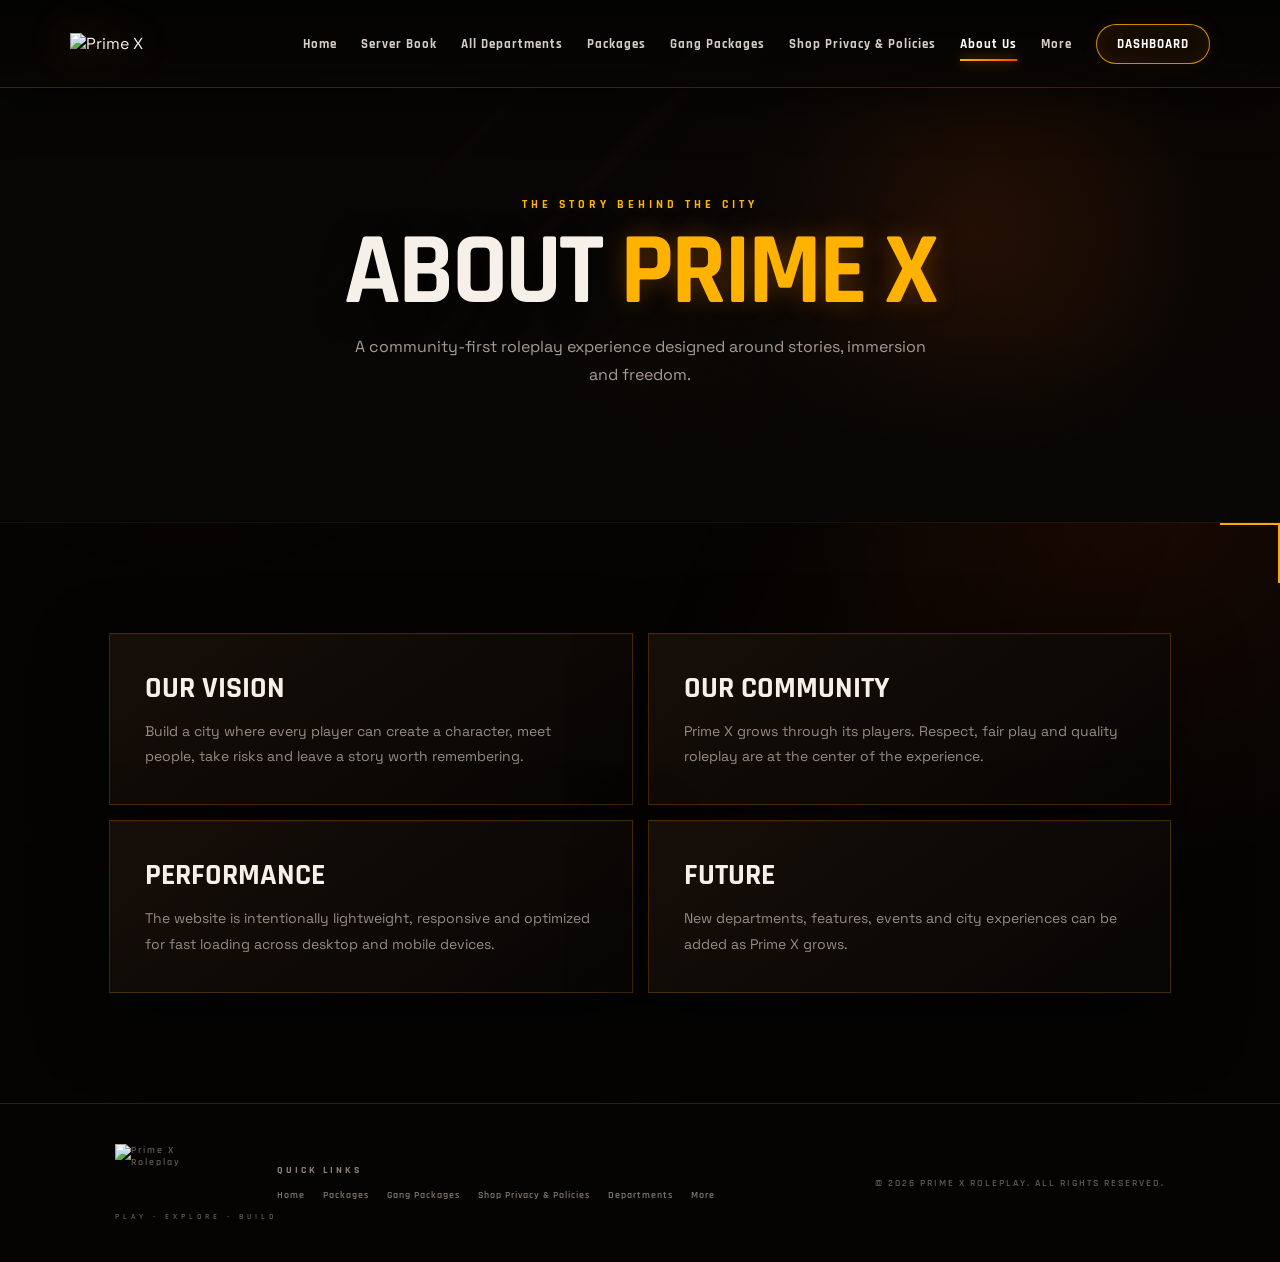
==== commit 3dd6e121: "Add files via upload" ====
--- a/about.html
+++ b/about.html
@@ -1 +1 @@
-<!doctype html><html lang="en"><head><meta charset="utf-8"><meta name="viewport" content="width=device-width,initial-scale=1"><meta name="description" content="Prime X Roleplay"><meta name="theme-color" content="#070605"><title>About Us | Prime X Roleplay</title><link rel="icon" href="https://r2.fivemanage.com/djUvRIMbtQbyoarlZM4lV/prime-x-logo.png"><link rel="stylesheet" href="style.css"></head><body data-page="about"><div id="loader" class="loader"><div class="loader-ring"></div><div class="loader-inner"><img class="loader-logo" src="https://r2.fivemanage.com/djUvRIMbtQbyoarlZM4lV/prime-x-logo.png" alt="Prime X Roleplay"><div class="loader-title">PRIME X ROLEPLAY</div><div class="loader-sub">ENTERING THE CITY</div><div class="loader-line"><span id="loadBar"></span></div></div></div><header class="nav"><a class="brand" href="index/"><img src="https://r2.fivemanage.com/djUvRIMbtQbyoarlZM4lV/prime-x-logo.png" alt="Prime X"></a><button class="menu-btn" id="menuBtn" aria-label="Open menu">☰</button><nav id="navLinks"><a data-page="home" href="index/">Home</a><a data-page="server" href="server-book/">Server Book</a><a data-page="departments" href="departments/">All Departments</a><a data-page="packages" href="packages/">Packages</a><a data-page="gang" href="gang-packages/">Gang Packages</a><a data-page="memberships" href="memberships/">Shop Privacy & Policies</a><a data-page="about" href="about/">About Us</a><a data-page="rules" href="rules/">Rules</a><a data-page="more" href="more/">More</a></nav></header><main><section class="page-hero"><div class="page-hero-content"><span class="eyebrow">THE STORY BEHIND THE CITY</span><h1>ABOUT <span>PRIME X</span></h1><p>A community-first roleplay experience designed around stories, immersion and freedom.</p></div></section><section class="section"><div class="content-grid"><article class="info-card"><h3>OUR VISION</h3><p>Build a city where every player can create a character, meet people, take risks and leave a story worth remembering.</p></article><article class="info-card"><h3>OUR COMMUNITY</h3><p>Prime X grows through its players. Respect, fair play and quality roleplay are at the center of the experience.</p></article><article class="info-card"><h3>PERFORMANCE</h3><p>The website is intentionally lightweight, responsive and optimized for fast loading across desktop and mobile devices.</p></article><article class="info-card"><h3>FUTURE</h3><p>New departments, features, events and city experiences can be added as Prime X grows.</p></article></div></section></main><a class="scroll-top" id="scrollTop" href="#" aria-label="Scroll to top">↑</a><footer><div class="footer-brand"><img src="https://r2.fivemanage.com/djUvRIMbtQbyoarlZM4lV/prime-x-logo.png" alt="Prime X Roleplay"><span>PLAY • EXPLORE • BUILD</span></div><div class="footer-links"><b>QUICK LINKS</b><div><a href="index/">Home</a><a href="packages/">Packages</a><a href="gang-packages/">Gang Packages</a><a href="rules/">Rules</a><a href="departments/">Departments</a><a href="more/">More</a></div></div><div class="footer-copy">© <span id="year"></span> PRIME X ROLEPLAY. ALL RIGHTS RESERVED.</div></footer><script src="config.js"></script><script src="script.js"></script></body></html>+<!doctype html><html lang="en"><head><meta charset="utf-8"><meta name="viewport" content="width=device-width,initial-scale=1"><meta name="description" content="Prime X Roleplay"><meta name="theme-color" content="#070605"><title>About Us | Prime X Roleplay</title><link rel="icon" href="https://r2.fivemanage.com/djUvRIMbtQbyoarlZM4lV/prime-x-logo.png"><link rel="stylesheet" href="style.css"></head><body data-page="about"><div id="loader" class="loader"><div class="loader-ring"></div><div class="loader-inner"><img class="loader-logo" src="https://r2.fivemanage.com/djUvRIMbtQbyoarlZM4lV/prime-x-logo.png" alt="Prime X Roleplay"><div class="loader-title">PRIME X ROLEPLAY</div><div class="loader-sub">ENTERING THE CITY</div><div class="loader-line"><span id="loadBar"></span></div></div></div><header class="nav"><a class="brand" href="index.html"><img src="https://r2.fivemanage.com/djUvRIMbtQbyoarlZM4lV/prime-x-logo.png" alt="Prime X"></a><button class="menu-btn" id="menuBtn" aria-label="Open menu">☰</button><nav id="navLinks"><a data-page="home" href="index.html">Home</a><a data-page="server" href="server-book.html">Server Book</a><a data-page="departments" href="departments.html">All Departments</a><a data-page="packages" href="packages.html">Packages</a><a data-page="gang" href="gang-packages.html">Gang Packages</a><a data-page="memberships" href="memberships.html">Shop Privacy &amp; Policies</a><a data-page="about" href="about.html">About Us</a><a data-page="more" href="more.html">More</a><a class="nav-discord" href="config.html">DASHBOARD</a></nav></header><main><section class="page-hero"><div class="page-hero-content"><span class="eyebrow">THE STORY BEHIND THE CITY</span><h1>ABOUT <span>PRIME X</span></h1><p>A community-first roleplay experience designed around stories, immersion and freedom.</p></div></section><section class="section"><div class="content-grid"><article class="info-card"><h3>OUR VISION</h3><p>Build a city where every player can create a character, meet people, take risks and leave a story worth remembering.</p></article><article class="info-card"><h3>OUR COMMUNITY</h3><p>Prime X grows through its players. Respect, fair play and quality roleplay are at the center of the experience.</p></article><article class="info-card"><h3>PERFORMANCE</h3><p>The website is intentionally lightweight, responsive and optimized for fast loading across desktop and mobile devices.</p></article><article class="info-card"><h3>FUTURE</h3><p>New departments, features, events and city experiences can be added as Prime X grows.</p></article></div></section></main><a class="scroll-top" id="scrollTop" href="#" aria-label="Scroll to top">↑</a><footer><div class="footer-brand"><img src="https://r2.fivemanage.com/djUvRIMbtQbyoarlZM4lV/prime-x-logo.png" alt="Prime X Roleplay"><span>PLAY • EXPLORE • BUILD</span></div><div class="footer-links"><b>QUICK LINKS</b><div><a href="index.html">Home</a><a href="packages.html">Packages</a><a href="gang-packages.html">Gang Packages</a><a href="memberships.html">Shop Privacy &amp; Policies</a><a href="departments.html">Departments</a><a href="more.html">More</a></div></div><div class="footer-copy">© <span id="year"></span> PRIME X ROLEPLAY. ALL RIGHTS RESERVED.</div></footer><script src="config.js"></script><script src="script.js"></script></body></html>
--- a/style.css
+++ b/style.css
@@ -50,32 +50,3 @@
 /* Live player indicator */
 .live-player-count{position:relative}
 .live-player-count .live-label{display:block;margin-top:4px;font-size:.58rem;letter-spacing:.16em;color:#d6a54b;font-weight:800}
-
-/* Prime X Rules — premium cards */
-.rules-hero{min-height:72vh;background:radial-gradient(circle at 72% 40%,rgba(255,73,0,.18),transparent 32%)}
-.rules-quick{display:flex;flex-wrap:wrap;gap:9px;margin-top:30px}
-.rules-quick a{padding:10px 13px;border:1px solid rgba(255,101,0,.18);background:rgba(255,255,255,.02);color:#b8aaa0;font:700 10px Rajdhani;letter-spacing:1px;transition:transform .35s cubic-bezier(.22,1,.36,1),border-color .35s,background .35s,color .35s}
-.rules-quick a:hover{transform:translateY(-3px);border-color:rgba(255,101,0,.55);background:rgba(255,101,0,.07);color:#fff}
-.rules-section{padding:45px 0 35px;scroll-margin-top:85px}
-.rules-heading{position:relative;margin-bottom:24px;padding:0 0 17px}
-.rules-heading h2{font-size:clamp(32px,4vw,55px);letter-spacing:1px;margin-top:7px}
-.rules-line{position:absolute;left:0;bottom:0;width:110px;height:2px;background:linear-gradient(90deg,var(--orange),transparent);box-shadow:0 0 16px rgba(255,101,0,.35)}
-.rules-grid{display:grid;grid-template-columns:repeat(2,minmax(0,1fr));gap:12px}
-.rules-card{position:relative;display:grid;grid-template-columns:48px 1fr;gap:15px;min-height:96px;padding:19px;border:1px solid rgba(255,101,0,.13);background:linear-gradient(145deg,rgba(18,12,8,.88),rgba(7,6,5,.97));overflow:hidden;transition:transform .45s cubic-bezier(.22,1,.36,1),border-color .35s,box-shadow .45s,background .35s}
-.rules-card:before{content:"";position:absolute;inset:0;background:radial-gradient(circle at 0 0,rgba(255,101,0,.12),transparent 42%);opacity:0;transition:opacity .4s}
-.rules-card:hover{transform:translateY(-5px);border-color:rgba(255,101,0,.42);box-shadow:0 18px 45px rgba(0,0,0,.38),0 0 25px rgba(255,101,0,.06)}
-.rules-card:hover:before{opacity:1}
-.rules-card>*{position:relative;z-index:1}
-.rule-index{width:42px;height:42px;display:grid;place-items:center;border:1px solid rgba(255,101,0,.25);color:var(--orange);font:800 12px Rajdhani;transition:transform .45s cubic-bezier(.22,1,.36,1),background .35s}
-.rules-card:hover .rule-index{transform:rotate(5deg) scale(1.06);background:rgba(255,101,0,.08)}
-.rules-card h3{font-size:18px;letter-spacing:.8px;margin:1px 0 6px}
-.rules-card p{font-size:12px;line-height:1.75;color:#978b82}
-@media(max-width:760px){
-  .rules-grid{grid-template-columns:1fr}.rules-section{padding:32px 0 24px}.rules-card{grid-template-columns:42px 1fr;padding:16px;gap:12px}.rules-card h3{font-size:17px}.rules-card p{font-size:12px}.rules-quick a{font-size:9px}
-}
-@media(max-width:520px){
-  .rules-card{grid-template-columns:1fr}.rule-index{width:38px;height:38px}.rules-heading h2{font-size:34px}.rules-hero{min-height:65vh}
-}
-@media(prefers-reduced-motion:reduce){
-  *,*:before,*:after{scroll-behavior:auto!important;animation-duration:.01ms!important;animation-iteration-count:1!important;transition-duration:.01ms!important}
-}
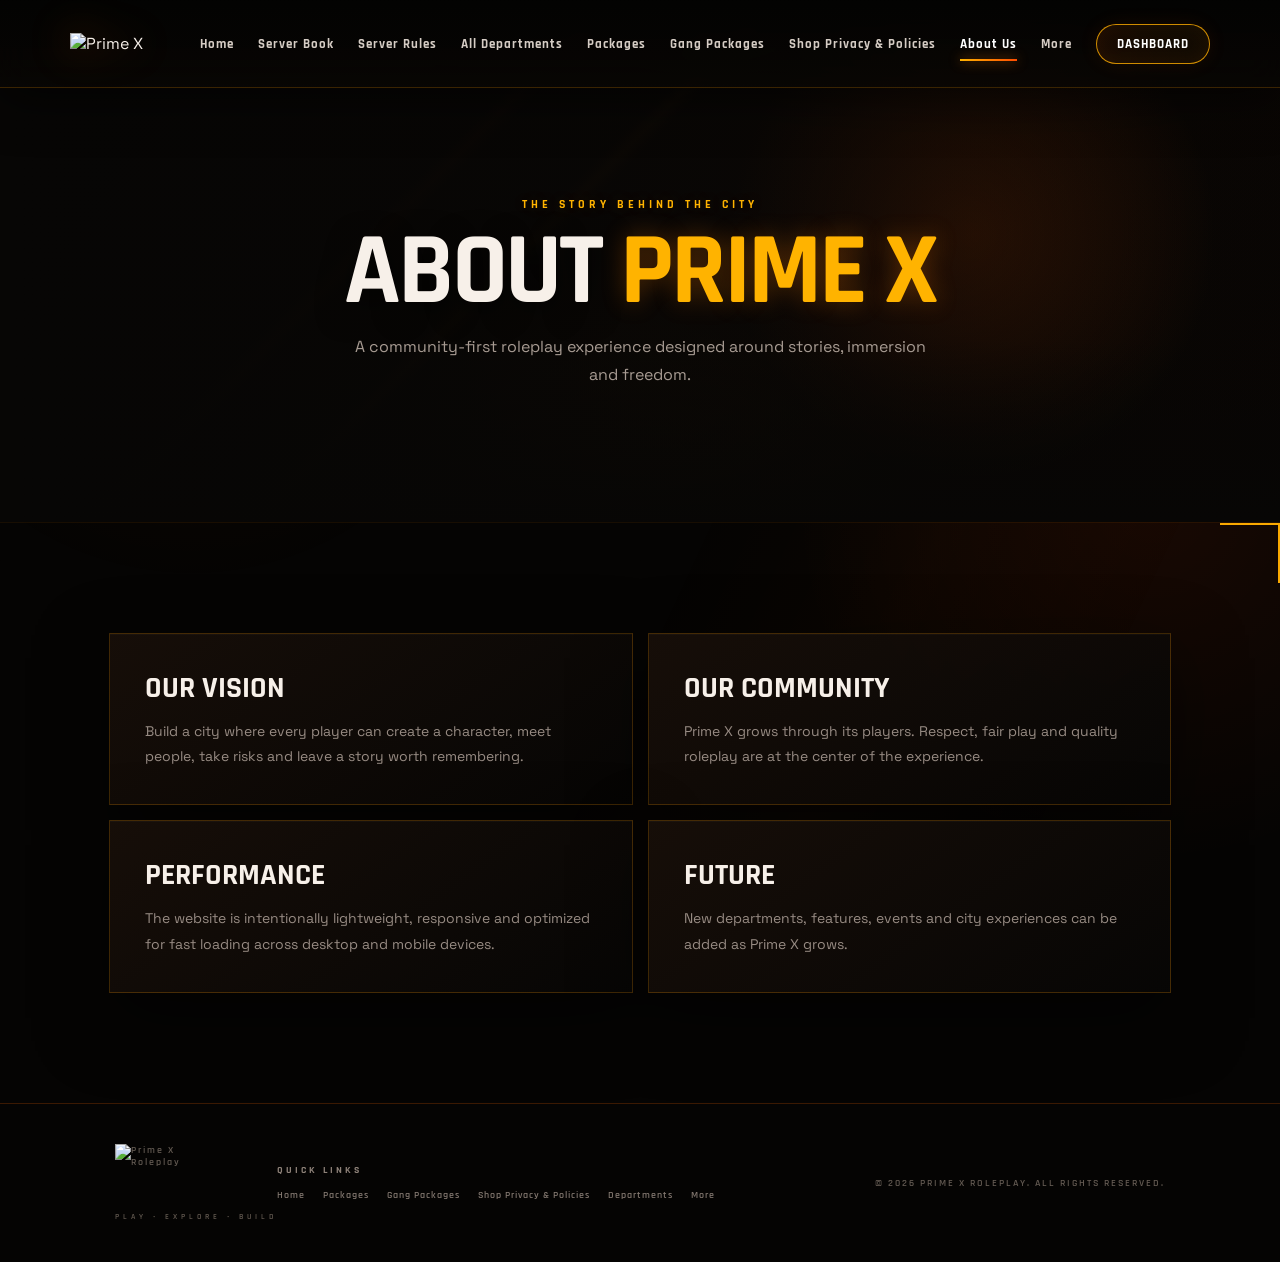
==== commit 9bdd7671: "Add files via upload" ====
--- a/about.html
+++ b/about.html
@@ -1 +1 @@
-<!doctype html><html lang="en"><head><meta charset="utf-8"><meta name="viewport" content="width=device-width,initial-scale=1"><meta name="description" content="Prime X Roleplay"><meta name="theme-color" content="#070605"><title>About Us | Prime X Roleplay</title><link rel="icon" href="https://r2.fivemanage.com/djUvRIMbtQbyoarlZM4lV/prime-x-logo.png"><link rel="stylesheet" href="style.css"></head><body data-page="about"><div id="loader" class="loader"><div class="loader-ring"></div><div class="loader-inner"><img class="loader-logo" src="https://r2.fivemanage.com/djUvRIMbtQbyoarlZM4lV/prime-x-logo.png" alt="Prime X Roleplay"><div class="loader-title">PRIME X ROLEPLAY</div><div class="loader-sub">ENTERING THE CITY</div><div class="loader-line"><span id="loadBar"></span></div></div></div><header class="nav"><a class="brand" href="index.html"><img src="https://r2.fivemanage.com/djUvRIMbtQbyoarlZM4lV/prime-x-logo.png" alt="Prime X"></a><button class="menu-btn" id="menuBtn" aria-label="Open menu">☰</button><nav id="navLinks"><a data-page="home" href="index.html">Home</a><a data-page="server" href="server-book.html">Server Book</a><a data-page="departments" href="departments.html">All Departments</a><a data-page="packages" href="packages.html">Packages</a><a data-page="gang" href="gang-packages.html">Gang Packages</a><a data-page="memberships" href="memberships.html">Shop Privacy &amp; Policies</a><a data-page="about" href="about.html">About Us</a><a data-page="more" href="more.html">More</a><a class="nav-discord" href="config.html">DASHBOARD</a></nav></header><main><section class="page-hero"><div class="page-hero-content"><span class="eyebrow">THE STORY BEHIND THE CITY</span><h1>ABOUT <span>PRIME X</span></h1><p>A community-first roleplay experience designed around stories, immersion and freedom.</p></div></section><section class="section"><div class="content-grid"><article class="info-card"><h3>OUR VISION</h3><p>Build a city where every player can create a character, meet people, take risks and leave a story worth remembering.</p></article><article class="info-card"><h3>OUR COMMUNITY</h3><p>Prime X grows through its players. Respect, fair play and quality roleplay are at the center of the experience.</p></article><article class="info-card"><h3>PERFORMANCE</h3><p>The website is intentionally lightweight, responsive and optimized for fast loading across desktop and mobile devices.</p></article><article class="info-card"><h3>FUTURE</h3><p>New departments, features, events and city experiences can be added as Prime X grows.</p></article></div></section></main><a class="scroll-top" id="scrollTop" href="#" aria-label="Scroll to top">↑</a><footer><div class="footer-brand"><img src="https://r2.fivemanage.com/djUvRIMbtQbyoarlZM4lV/prime-x-logo.png" alt="Prime X Roleplay"><span>PLAY • EXPLORE • BUILD</span></div><div class="footer-links"><b>QUICK LINKS</b><div><a href="index.html">Home</a><a href="packages.html">Packages</a><a href="gang-packages.html">Gang Packages</a><a href="memberships.html">Shop Privacy &amp; Policies</a><a href="departments.html">Departments</a><a href="more.html">More</a></div></div><div class="footer-copy">© <span id="year"></span> PRIME X ROLEPLAY. ALL RIGHTS RESERVED.</div></footer><script src="config.js"></script><script src="script.js"></script></body></html>+<!doctype html><html lang="en"><head><meta charset="utf-8"><meta name="viewport" content="width=device-width,initial-scale=1"><meta name="description" content="Prime X Roleplay"><meta name="theme-color" content="#070605"><title>About Us | Prime X Roleplay</title><link rel="icon" href="https://r2.fivemanage.com/djUvRIMbtQbyoarlZM4lV/prime-x-logo.png"><link rel="stylesheet" href="style.css"></head><body data-page="about"><div id="loader" class="loader"><div class="loader-ring"></div><div class="loader-inner"><img class="loader-logo" src="https://r2.fivemanage.com/djUvRIMbtQbyoarlZM4lV/prime-x-logo.png" alt="Prime X Roleplay"><div class="loader-title">PRIME X ROLEPLAY</div><div class="loader-sub">ENTERING THE CITY</div><div class="loader-line"><span id="loadBar"></span></div></div></div><header class="nav"><a class="brand" href="index.html"><img src="https://r2.fivemanage.com/djUvRIMbtQbyoarlZM4lV/prime-x-logo.png" alt="Prime X"></a><button class="menu-btn" id="menuBtn" aria-label="Open menu">☰</button><nav id="navLinks"><a data-page="home" href="index.html">Home</a><a data-page="server" href="server-book.html">Server Book</a><a data-page="rules" href="rules.html">Server Rules</a><a data-page="departments" href="departments.html">All Departments</a><a data-page="packages" href="packages.html">Packages</a><a data-page="gang" href="gang-packages.html">Gang Packages</a><a data-page="memberships" href="shop-privacy-policies.html">Shop Privacy &amp; Policies</a><a data-page="about" href="about.html">About Us</a><a data-page="more" href="more.html">More</a><a class="nav-discord" data-page="dashboard" href="dashboard.html">DASHBOARD</a></nav></header><main><section class="page-hero"><div class="page-hero-content"><span class="eyebrow">THE STORY BEHIND THE CITY</span><h1>ABOUT <span>PRIME X</span></h1><p>A community-first roleplay experience designed around stories, immersion and freedom.</p></div></section><section class="section"><div class="content-grid"><article class="info-card"><h3>OUR VISION</h3><p>Build a city where every player can create a character, meet people, take risks and leave a story worth remembering.</p></article><article class="info-card"><h3>OUR COMMUNITY</h3><p>Prime X grows through its players. Respect, fair play and quality roleplay are at the center of the experience.</p></article><article class="info-card"><h3>PERFORMANCE</h3><p>The website is intentionally lightweight, responsive and optimized for fast loading across desktop and mobile devices.</p></article><article class="info-card"><h3>FUTURE</h3><p>New departments, features, events and city experiences can be added as Prime X grows.</p></article></div></section></main><a class="scroll-top" id="scrollTop" href="#" aria-label="Scroll to top">↑</a><footer><div class="footer-brand"><img src="https://r2.fivemanage.com/djUvRIMbtQbyoarlZM4lV/prime-x-logo.png" alt="Prime X Roleplay"><span>PLAY • EXPLORE • BUILD</span></div><div class="footer-links"><b>QUICK LINKS</b><div><a href="index.html">Home</a><a href="packages.html">Packages</a><a href="gang-packages.html">Gang Packages</a><a href="shop-privacy-policies.html">Shop Privacy &amp; Policies</a><a href="departments.html">Departments</a><a href="more.html">More</a></div></div><div class="footer-copy">© <span id="year"></span> PRIME X ROLEPLAY. ALL RIGHTS RESERVED.</div></footer><script src="config.js"></script><script src="script.js"></script></body></html>
--- a/style.css
+++ b/style.css
@@ -50,3 +50,12 @@
 /* Live player indicator */
 .live-player-count{position:relative}
 .live-player-count .live-label{display:block;margin-top:4px;font-size:.58rem;letter-spacing:.16em;color:#d6a54b;font-weight:800}
+
+/* Dedicated server rules — smooth drop accordion */
+.rules-hero{background:radial-gradient(circle at 50% 28%,rgba(255,145,0,.18),transparent 36%),linear-gradient(120deg,#090604,#180c05,#080604)}
+.rules-section{padding-top:95px}.rules-header{display:grid;grid-template-columns:1fr 1fr;gap:40px;align-items:end;margin-bottom:38px}.rules-header>p{color:#8e837b;font-size:13px;line-height:1.8;max-width:520px;justify-self:end}.section-intro{color:#8e837b;line-height:1.8;font-size:13px;margin-top:15px;max-width:600px}.rules-drop-list{border-top:1px solid rgba(255,153,0,.24);box-shadow:0 25px 70px rgba(0,0,0,.35)}.rule-drop{border-bottom:1px solid rgba(255,153,0,.16);background:linear-gradient(100deg,rgba(19,13,9,.9),rgba(7,6,5,.94));overflow:hidden}.rule-drop-toggle{width:100%;display:grid;grid-template-columns:58px 1fr 34px;align-items:center;gap:12px;padding:24px 26px;background:none;border:0;color:#eee;text-align:left;cursor:pointer;font:700 18px Rajdhani;letter-spacing:1.8px;transition:background .3s, padding .3s}.rule-drop-toggle:hover{background:rgba(255,122,0,.045)}.rule-index{display:grid;place-items:center;width:38px;height:38px;border:1px solid rgba(255,173,0,.3);color:var(--gold);font:800 12px Rajdhani;letter-spacing:1px}.rule-title{transition:color .25s}.rule-plus{justify-self:end;width:30px;height:30px;display:grid;place-items:center;border:1px solid rgba(255,173,0,.25);color:var(--gold);font:500 20px Rajdhani;transition:transform .35s,background .35s,color .35s}.rule-drop.is-open .rule-drop-toggle{background:linear-gradient(90deg,rgba(255,102,0,.08),transparent);padding-bottom:18px}.rule-drop.is-open .rule-title{color:#fff}.rule-drop.is-open .rule-plus{transform:rotate(45deg);background:var(--orange);color:#100703}.rule-drop-panel{display:grid;grid-template-rows:0fr;transition:grid-template-rows .48s cubic-bezier(.2,.8,.2,1),opacity .35s;opacity:0}.rule-drop.is-open .rule-drop-panel{grid-template-rows:1fr;opacity:1}.rule-drop-inner{overflow:hidden;color:#968b82;font-size:13px;line-height:1.85;padding:0 26px 0 96px;min-height:0}.rule-drop.is-open .rule-drop-inner{padding-bottom:26px}.rules-discord{display:flex;align-items:center;justify-content:space-between;gap:30px;margin-top:32px;padding:32px;border:1px solid rgba(255,153,0,.2);background:linear-gradient(100deg,rgba(255,101,0,.08),rgba(255,176,0,.02));box-shadow:var(--shadow)}.rules-discord h3{font-size:31px;margin-top:7px}.rules-discord h3 span{color:var(--gold)}.rules-discord p{color:#83776f;font-size:12px;line-height:1.7;margin-top:6px}.dashboard-clean .info-card .btn{margin-top:20px}.dashboard-clean .hero-actions{margin-top:20px}
+@media(max-width:760px){.rules-header{grid-template-columns:1fr;gap:18px}.rules-header>p{justify-self:start}.rule-drop-toggle{grid-template-columns:45px 1fr 30px;padding:20px 18px;font-size:16px}.rule-index{width:34px;height:34px}.rule-drop-inner{padding-left:77px;padding-right:18px}.rules-discord{align-items:flex-start;flex-direction:column;padding:25px}.rules-discord h3{font-size:27px}}
+@media(max-width:520px){.rule-drop-toggle{grid-template-columns:38px 1fr 28px;gap:9px;padding:18px 13px;font-size:14px;letter-spacing:1.2px}.rule-index{width:30px;height:30px;font-size:10px}.rule-drop-inner{padding-left:60px;padding-right:13px;font-size:12px}.rules-discord{padding:22px}.rules-discord .btn{width:100%}}
+
+/* Rules detail list + dashboard server connect */
+.rule-lines{list-style:none;margin:0;padding:0 26px 28px 96px;display:grid;gap:10px}.rule-line{display:grid;grid-template-columns:34px 1fr;gap:12px;align-items:start;color:#968b82;font-size:13px;line-height:1.75;padding:10px 0;border-bottom:1px solid rgba(255,153,0,.08)}.rule-line:last-child{border-bottom:0}.line-no{color:rgba(255,173,0,.6);font:700 10px Rajdhani;letter-spacing:1px;padding-top:3px}.rule-line strong{color:#d9c2a4;font-weight:700}.dashboard-hero .page-hero-content{max-width:920px}.dashboard-connect-section{padding-top:35px}.connect-panel{position:relative;overflow:hidden;padding:48px;border:1px solid rgba(255,153,0,.25);background:radial-gradient(circle at 85% 20%,rgba(255,137,0,.11),transparent 34%),linear-gradient(120deg,rgba(20,13,8,.96),rgba(7,6,5,.98));box-shadow:var(--shadow)}.connect-panel:before{content:"";position:absolute;inset:0;pointer-events:none;background:linear-gradient(115deg,transparent 0 38%,rgba(255,173,0,.04) 50%,transparent 62%);transform:translateX(-100%);animation:connectSweep 7s ease-in-out infinite}.connect-badge{position:relative;display:inline-flex;align-items:center;gap:10px;padding:8px 12px;border:1px solid rgba(255,173,0,.2);color:#c9b8a6;font:700 11px Rajdhani;letter-spacing:2px}.connect-pulse{width:7px;height:7px;border-radius:50%;background:#6eff9a;box-shadow:0 0 14px rgba(110,255,154,.8);animation:pulseLive 1.8s ease-in-out infinite}.connect-panel h2{position:relative;margin:18px 0 10px;font-size:42px}.connect-panel h2 span{color:var(--gold)}.connect-panel p{position:relative;max-width:780px;color:#958980;font-size:14px;line-height:1.9}.connect-actions{position:relative;display:flex;gap:12px;flex-wrap:wrap;margin-top:28px}.connect-meta{position:relative;display:flex;gap:12px;align-items:center;flex-wrap:wrap;margin-top:30px;padding-top:20px;border-top:1px solid rgba(255,153,0,.12);font:700 10px Rajdhani;letter-spacing:1.5px;color:#766b63}.connect-meta b{color:#d8c19e}.dashboard-connect-btn{box-shadow:0 0 25px rgba(255,119,0,.12)}@keyframes connectSweep{0%,55%{transform:translateX(-100%)}75%,100%{transform:translateX(100%)}}@keyframes pulseLive{0%,100%{transform:scale(1);opacity:.75}50%{transform:scale(1.45);opacity:1}}@media(max-width:760px){.rule-lines{padding-left:77px;padding-right:18px}.connect-panel{padding:30px 22px}.connect-panel h2{font-size:32px}.connect-actions .btn{width:100%;text-align:center}}@media(max-width:520px){.rule-lines{padding-left:60px;padding-right:13px}.rule-line{grid-template-columns:27px 1fr;font-size:12px}.connect-panel{padding:24px 16px}.connect-panel h2{font-size:28px}}
